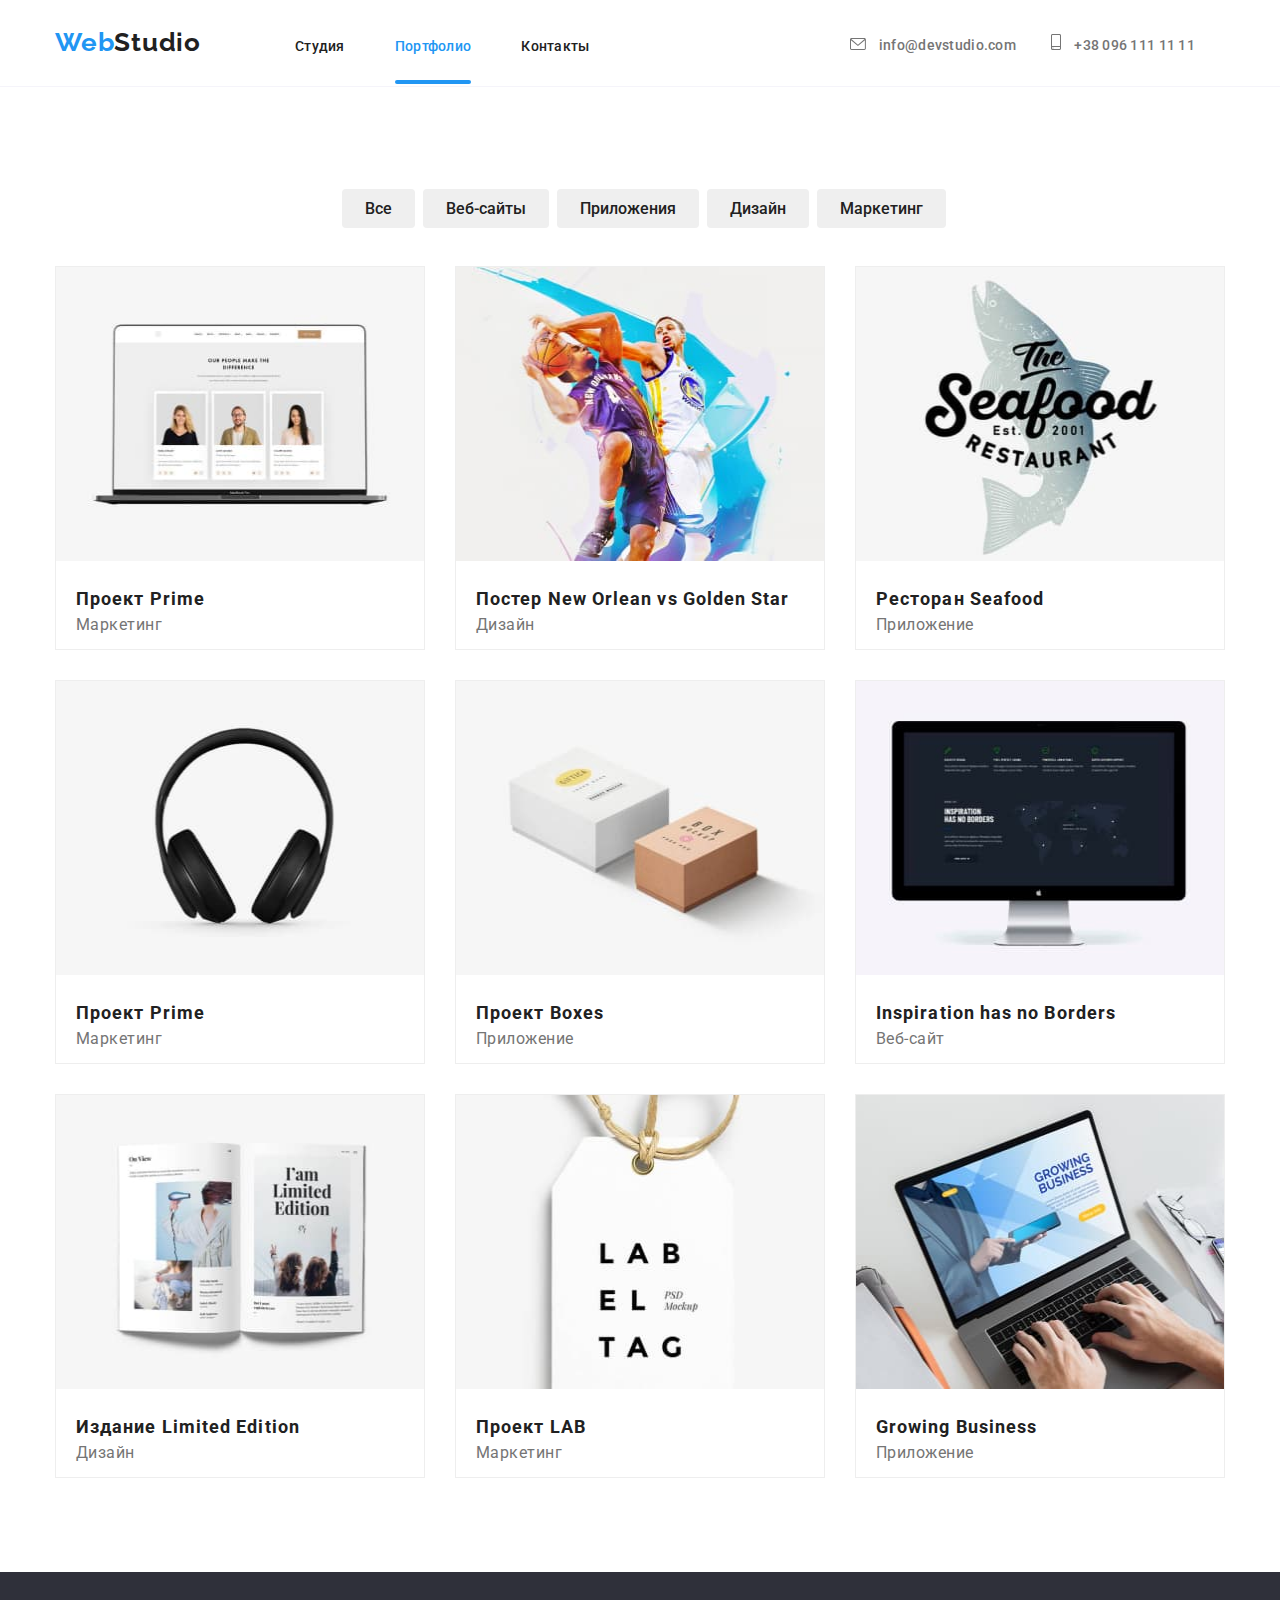
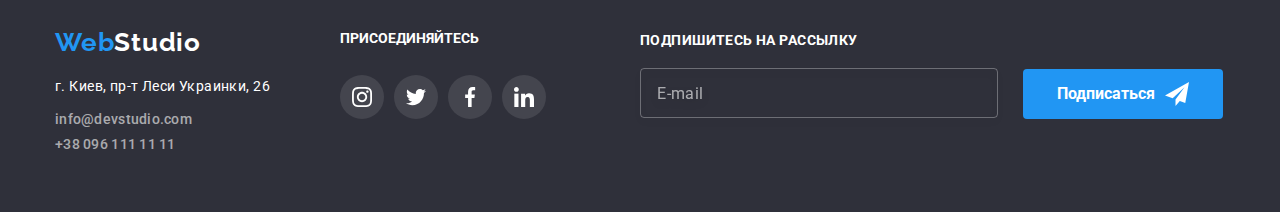
==== portfolio.html @ 1f1174bf "testy" ====
<!DOCTYPE html>
<html lang="ru">
  <head>
    <meta charset="UTF-8" />
    <meta name="viewport" content="width=device-width, initial-scale=1.0" />
    <title>Document</title>
    <link
      rel="stylesheet"
      href="https://cdnjs.cloudflare.com/ajax/libs/modern-normalize/1.0.0/modern-normalize.min.css"
      integrity="sha512-ISS7cAi1PEhQ8jnbJpJZMd29NlhNj4AWYyLOSp2CE/CsHxTCu+r+t0D2yoJudVrd0/8fTVPUVDzY5Tvli75u/g=="
      crossorigin="anonymous"
    />
    <link rel="preconnect" href="https://fonts.gstatic.com" />
    <link rel="preconnect" href="https://fonts.gstatic.com" />
    <link
      href="https://fonts.googleapis.com/css2?family=Raleway:wght@700&family=Roboto:wght@400;500;700;900&display=swap"
      rel="stylesheet"
    />
    <link rel="preconnect" href="https://fonts.gstatic.com" />
    <link
      href="https://fonts.googleapis.com/css2?family=Raleway:wght@700&display=swap"
      rel="stylesheet"
    />
    <link rel="stylesheet" href="./css/main.min.css" />
  </head>
  <body class="body">
    <!-- Header -->
    <header class="header">
      <div class="container">
        <nav class="nav">
          <a href="./index.html" class="logo">
            <span class="logo-accent">Web</span>Studio</a
          >
          <ul class="site-nav">
            <li class="site-list-item">
              <a href="./index.html" class="site-nav-link">Студия</a>
            </li>
            <li class="site-list-item">
              <a href="./portfolio.html" class="site-nav-link current"
                >Портфолио</a
              >
            </li>
            <li class="site-list-item">
              <a href="" class="site-nav-link">Контакты</a>
            </li>
          </ul>
        </nav>

        <address class="address">
          <a href="mailto:info@devstudio.com" class="address-mail">
            <svg class="adress-icon" width="16" height="12">
              <use href="./image/sprite.svg#envelope"></use>
            </svg>
            info@devstudio.com</a
          >
          <a href="tel:+380961111111" class="address-tel">
            <svg class="adress-icon" width="10" height="16">
              <use href="./image/sprite.svg#smartphone"></use>
            </svg>
            +38 096 111 11 11</a
          >
        </address>
      </div>
    </header>

    <!-- Main -->
    <main>
      <section class="section-portfolio">
        <div class="container">
          <ul class="button-nav">
            <li class="btn-title">
              <button type="button" class="button-porfolio">Все</button>
            </li>
            <li class="btn-title">
              <button type="button" class="button-porfolio">Веб-сайты</button>
            </li>
            <li class="btn-title">
              <button type="button" class="button-porfolio">Приложения</button>
            </li>
            <li class="btn-title">
              <button type="button" class="button-porfolio">Дизайн</button>
            </li>
            <li class="btn-title">
              <button type="button" class="button-porfolio">Маркетинг</button>
            </li>
          </ul>

          <h1 class="visually-hidden">Портфолио</h1>
          <h2 class="visually-hidden">Примеры работ</h2>
          <div class="container-porfolio">
            <ul class="proect-items">
              <li class="proect-list">
                <a href="" class="porfolio-link">
                  <div class="portfolio-thumb">
                    <img
                      src="./image/portfolio/img.jpg"
                      alt="Ноутбук с дизайном сайта"
                      width="370"
                      height="294"
                      class="img-porfolio"
                    />
                    <div class="product-actions">
                      <p class="product-text">
                        Технокряк это современная площадка распространения
                        коронавируса. Компании используют эту платформу для
                        цифрового шпионажа и атак на защищённые сервера
                        конкурентов.
                      </p>
                    </div>
                  </div>
                  <div class="card-content">
                    <h3 class="portfolio-heading">Проект Prime</h3>
                    <p class="portfolio-text">Маркетинг</p>
                  </div>
                </a>
              </li>
              <li class="proect-list">
                <a href="" class="porfolio-link">
                  <div class="portfolio-thumb">
                    <img
                      src="./image/portfolio/img-1.jpg"
                      alt="Постер New Orlean vs Golden Star"
                      width="370"
                      height="294"
                      class="img-porfolio"
                    />
                    <div class="product-actions">
                      <p class="product-text">
                        Технокряк это современная площадка распространения
                        коронавируса. Компании используют эту платформу для
                        цифрового шпионажа и атак на защищённые сервера
                        конкурентов.
                      </p>
                    </div>
                  </div>
                  <div class="card-content">
                    <h3 class="portfolio-heading">
                      Постер New Orlean vs Golden Star
                    </h3>
                    <p class="portfolio-text">Дизайн</p>
                  </div>
                </a>
              </li>
              <li class="proect-list">
                <a href="" class="porfolio-link">
                  <div class="portfolio-thumb">
                    <img
                      src="./image/portfolio/img-2.jpg"
                      alt="Логотип ресторана"
                      width="370"
                      height="294"
                      class="img-porfolio"
                    />
                    <div class="product-actions">
                      <p class="product-text">
                        Технокряк это современная площадка распространения
                        коронавируса. Компании используют эту платформу для
                        цифрового шпионажа и атак на защищённые сервера
                        конкурентов.
                      </p>
                    </div>
                  </div>
                  <div class="card-content">
                    <h3 class="portfolio-heading">Ресторан Seafood</h3>
                    <p class="portfolio-text">Приложение</p>
                  </div>
                </a>
              </li>
              <li class="proect-list">
                <a href="" class="porfolio-link">
                  <div class="portfolio-thumb">
                    <img
                      src="./image/portfolio/img-3.jpg"
                      alt="Наушники"
                      width="370"
                      height="294"
                      class="img-porfolio"
                    />
                    <div class="product-actions">
                      <p class="product-text">
                        Технокряк это современная площадка распространения
                        коронавируса. Компании используют эту платформу для
                        цифрового шпионажа и атак на защищённые сервера
                        конкурентов.
                      </p>
                    </div>
                  </div>
                  <div class="card-content">
                    <h3 class="portfolio-heading">Проект Prime</h3>
                    <p class="portfolio-text">Маркетинг</p>
                  </div>
                </a>
              </li>
              <li class="proect-list">
                <a href="" class="porfolio-link">
                  <div class="portfolio-thumb">
                    <img
                      src="./image/portfolio/img-4.jpg"
                      alt="Коробки для упаковки"
                      width="370"
                      height="294"
                      class="img-porfolio"
                    />
                    <div class="product-actions">
                      <p class="product-text">
                        Технокряк это современная площадка распространения
                        коронавируса. Компании используют эту платформу для
                        цифрового шпионажа и атак на защищённые сервера
                        конкурентов.
                      </p>
                    </div>
                  </div>

                  <div class="card-content">
                    <h3 class="portfolio-heading">Проект Boxes</h3>
                    <p class="portfolio-text">Приложение</p>
                  </div>
                </a>
              </li>
              <li class="proect-list">
                <a href="" class="porfolio-link">
                  <div class="portfolio-thumb">
                    <img
                      src="./image/portfolio/img-5.jpg"
                      alt="Компьютер с примером веб-сайта"
                      width="370"
                      height="294"
                      class="img-porfolio"
                    />
                    <div class="product-actions">
                      <p class="product-text">
                        Технокряк это современная площадка распространения
                        коронавируса. Компании используют эту платформу для
                        цифрового шпионажа и атак на защищённые сервера
                        конкурентов.
                      </p>
                    </div>
                  </div>
                  <div class="card-content">
                    <h3 class="portfolio-heading">
                      Inspiration has no Borders
                    </h3>
                    <p class="portfolio-text">Веб-сайт</p>
                  </div>
                </a>
              </li>
              <li class="proect-list">
                <a href="" class="porfolio-link">
                  <div class="portfolio-thumb">
                    <img
                      src="./image/portfolio/img-6.jpg"
                      alt="Книга"
                      width="370"
                      height="294"
                      class="img-porfolio"
                    />
                    <div class="product-actions">
                      <p class="product-text">
                        Технокряк это современная площадка распространения
                        коронавируса. Компании используют эту платформу для
                        цифрового шпионажа и атак на защищённые сервера
                        конкурентов.
                      </p>
                    </div>
                  </div>

                  <div class="card-content">
                    <h3 class="portfolio-heading">Издание Limited Edition</h3>
                    <p class="portfolio-text">Дизайн</p>
                  </div>
                </a>
              </li>
              <li class="proect-list">
                <a href="" class="porfolio-link">
                  <div class="portfolio-thumb">
                    <img
                      src="./image/portfolio/img-7.jpg"
                      alt="Проект Лаб"
                      width="370"
                      height="294"
                      class="img-porfolio"
                    />
                    <div class="product-actions">
                      <p class="product-text">
                        Технокряк это современная площадка распространения
                        коронавируса. Компании используют эту платформу для
                        цифрового шпионажа и атак на защищённые сервера
                        конкурентов.
                      </p>
                    </div>
                  </div>

                  <div class="card-content">
                    <h3 class="portfolio-heading">Проект LAB</h3>
                    <p class="portfolio-text">Маркетинг</p>
                  </div>
                </a>
              </li>
              <li class="proect-list">
                <a href="" class="porfolio-link">
                  <div class="portfolio-thumb">
                    <img
                      src="./image/portfolio/img-8.jpg"
                      alt="Ноутбук с примером приложения"
                      width="370"
                      height="294"
                      class="img-porfolio"
                    />
                    <div class="product-actions">
                      <p class="product-text">
                        Технокряк это современная площадка распространения
                        коронавируса. Компании используют эту платформу для
                        цифрового шпионажа и атак на защищённые сервера
                        конкурентов.
                      </p>
                    </div>
                  </div>

                  <div class="card-content">
                    <h3 class="portfolio-heading">Growing Business</h3>
                    <p class="portfolio-text">Приложение</p>
                  </div>
                </a>
              </li>
            </ul>
          </div>
        </div>
      </section>
    </main>

    <!-- Footer -->

    <footer class="section footer">
      <div class="container footer">
        <div class="container-footer-info">
          <a href="./index.html" class="logo">
            <span class="logo-accent">Web</span>Studio</a
          >
          <address class="footer addres">
            <a
              class="addres-geo"
              href="https://goo.gl/maps/Ztg2FWvti8LL4upH8"
              target="_blank"
              class="addres-geo"
              >г. Киев, пр-т Леси Украинки, 26</a
            >
          </address>
          <address class="address-contacts">
            <a href="mailto:info@devstudio.com" class="address-mail footer"
              >info@devstudio.com</a
            >
            <a href="tel:+380961111111" class="address-tel footer"
              >+38 096 111 11 11</a
            >
          </address>
        </div>
        <div class="container-footer-social">
          <h3 class="footer section-aside-subtitle">присоединяйтесь</h3>
          <ul class="footer-social-link">
            <li class="social-link-title">
              <a
                class="social-link"
                href="http://instagram.com/"
                target="_blank"
                rel="noreferrer noopener"
                aria-label="Share to Instagram"
              >
                <svg class="social-icon" width="20" height="20">
                  <use href="./image/sprite.svg#instagram"></use>
                </svg>
              </a>
            </li>
            <li class="social-link-title">
              <a
                class="social-link"
                href="https://twitter.com/"
                target="_blank"
                rel="noreferrer noopener"
                aria-label="Share to Twitter"
              >
                <svg class="social-icon" width="20" height="20">
                  <use href="./image/sprite.svg#twitter"></use>
                </svg>
              </a>
            </li>
            <li class="social-link-title">
              <a
                class="social-link"
                href="https://www.facebook.com/"
                target="_blank"
                rel="noreferrer noopener"
                aria-label="Share to Facebook"
              >
                <svg class="social-icon" width="20" height="20">
                  <use href="./image/sprite.svg#facebook"></use>
                </svg>
              </a>
            </li>
            <li class="social-link-title">
              <a
                class="social-link"
                href="https://www.linkedin.com/"
                target="_blank"
                rel="noreferrer noopener"
                aria-label="Share to Linkedin"
              >
                <svg class="social-icon" width="20" height="20">
                  <use href="./image/sprite.svg#linkedin"></use>
                </svg>
              </a>
            </li>
          </ul>
        </div>
        <div class="container-footer-form">
          <form class="footer-form">
            <p class="subscription-title">Подпишитесь на рассылку</p>
            <input
              type="email"
              name="email"
              id="email"
              class="form-email"
              placeholder="E-mail"
            />
            <a
              class="btn-subscription-link"
              href="https://web.telegram.org/"
              target="_blank"
              rel="noreferrer noopener"
              aria-label="Telegram"
            >
              Подписаться<svg class="subscription-icon" width="24" height="24">
                <use href="./image/sprite.svg#telegram-icon"></use>
              </svg>
            </a>
          </form>
        </div>
      </div>
    </footer>
  </body>
</html>
---- css/main.min.css ----
.visually-hidden{position:absolute !important;clip:rect(1px 1px 1px 1px);clip:rect(1px, 1px, 1px, 1px);padding:0 !important;border:0 !important;height:1px !important;width:1px !important;overflow:hidden}body{font-family:Roboto;font-size:20px;background-color:#FFFF;color:#212121}*,*::before,*::after{-webkit-box-sizing:inherit;box-sizing:inherit}html,body,div,span,applet,object,iframe,h1,h2,h3,h4,h5,h6,p,blockquote,pre,a,abbr,acronym,address,big,cite,code,del,dfn,em,img,ins,kbd,q,s,samp,small,strike,strong,sub,sup,tt,var,b,u,i,center,dl,dt,dd,ol,ul,li,fieldset,form,label,legend,table,caption,tbody,tfoot,thead,tr,th,td,article,aside,canvas,details,embed,figure,figcaption,footer,header,hgroup,menu,nav,output,ruby,section,summary,time,mark,audio,video{margin:0;padding:0;border:0;font-size:100%;font:inherit;vertical-align:baseline}article,aside,details,figcaption,figure,footer,header,hgroup,menu,nav,section{display:block}body{line-height:1}ol,ul{list-style:none}blockquote,q{quotes:none}blockquote:before,blockquote:after,q:before,q:after{content:'';content:none}table{border-collapse:collapse;border-spacing:0}/*! normalize.css v8.0.1 | MIT License | github.com/necolas/normalize.css */html{line-height:1.15;-webkit-text-size-adjust:100%;-webkit-box-sizing:border-box;box-sizing:border-box}body{margin:0}main{display:block}h1{font-size:2em;margin:0.67em 0}hr{-webkit-box-sizing:content-box;box-sizing:content-box;height:0;overflow:visible}pre{font-family:monospace, monospace;font-size:1em}a{background-color:transparent}abbr[title]{border-bottom:none;text-decoration:underline;-webkit-text-decoration:underline dotted;text-decoration:underline dotted}b,strong{font-weight:bolder}code,kbd,samp{font-family:monospace, monospace;font-size:1em}small{font-size:80%}sub,sup{font-size:75%;line-height:0;position:relative;vertical-align:baseline}sub{bottom:-0.25em}sup{top:-0.5em}img{border-style:none}button,input,optgroup,select,textarea{font-family:inherit;font-size:100%;line-height:1.15;margin:0}button,input{overflow:visible}button,select{text-transform:none}button,[type="button"],[type="reset"],[type="submit"]{-webkit-appearance:button}button::-moz-focus-inner,[type="button"]::-moz-focus-inner,[type="reset"]::-moz-focus-inner,[type="submit"]::-moz-focus-inner{border-style:none;padding:0}button:-moz-focusring,[type="button"]:-moz-focusring,[type="reset"]:-moz-focusring,[type="submit"]:-moz-focusring{outline:1px dotted ButtonText}fieldset{padding:0.35em 0.75em 0.625em}legend{-webkit-box-sizing:border-box;box-sizing:border-box;color:inherit;display:table;max-width:100%;padding:0;white-space:normal}progress{vertical-align:baseline}textarea{overflow:auto}[type="checkbox"],[type="radio"]{-webkit-box-sizing:border-box;box-sizing:border-box;padding:0}[type="number"]::-webkit-inner-spin-button,[type="number"]::-webkit-outer-spin-button{height:auto}[type="search"]{-webkit-appearance:textfield;outline-offset:-2px}[type="search"]::-webkit-search-decoration{-webkit-appearance:none}::-webkit-file-upload-button{-webkit-appearance:button;font:inherit}details{display:block}summary{display:list-item}template{display:none}[hidden]{display:none}.body{font-family:Roboto;font-size:20px;background-color:#FFFF;color:#212121}a{text-decoration:none}ul{list-style:none;padding:0;margin:0}img{display:block;max-width:100%}.container{width:1200px;padding-left:15px;padding-right:15px;margin:0 auto}.button-nav{display:-webkit-box;display:-ms-flexbox;display:flex;-webkit-box-pack:center;-ms-flex-pack:center;justify-content:center}.btn-title{margin-right:-8px}.container.btn-title:last-child{margin-right:0}.btn-primary{color:#F5F4FA;background-color:#2196F3;-webkit-box-shadow:0px 4px 4px rgba(0,0,0,0.15);box-shadow:0px 4px 4px rgba(0,0,0,0.15);font-style:normal;text-align:center;font-size:16px;font-weight:700;letter-spacing:0.06em;line-height:1.875;display:inline-block;height:50px;padding:10px 32px;border-radius:4px;border:inherit}.button-porfolio{color:#212121;display:inline-block;font-style:normal;font-weight:500;font-size:16px;text-align:center;line-height:1.6;border:inherit;border-radius:4px;padding:6px 22px;margin:8px;border:1px solid transparent;cursor:pointer}.container-porfolio-btn{margin-left:-8px;margin-right:-8px;margin-top:0px;margin-bottom:34px}.button-porfolio:hover,.button-porfolio:focus{background-color:#2196F3;color:#F5F4FA;-webkit-box-shadow:0px 3px 1px rgba(0,0,0,0.1),0px 1px 2px rgba(0,0,0,0.08),0px 2px 2px rgba(0,0,0,0.12);box-shadow:0px 3px 1px rgba(0,0,0,0.1),0px 1px 2px rgba(0,0,0,0.08),0px 2px 2px rgba(0,0,0,0.12);-webkit-transition:background-color 250ms cubic-bezier(0.4, 0, 0.2, 1),color 250ms cubic-bezier(0.4, 0, 0.2, 1),-webkit-box-shadow 250ms cubic-bezier(0.4, 0, 0.2, 1);transition:background-color 250ms cubic-bezier(0.4, 0, 0.2, 1),color 250ms cubic-bezier(0.4, 0, 0.2, 1),-webkit-box-shadow 250ms cubic-bezier(0.4, 0, 0.2, 1);transition:background-color 250ms cubic-bezier(0.4, 0, 0.2, 1),color 250ms cubic-bezier(0.4, 0, 0.2, 1),box-shadow 250ms cubic-bezier(0.4, 0, 0.2, 1);transition:background-color 250ms cubic-bezier(0.4, 0, 0.2, 1),color 250ms cubic-bezier(0.4, 0, 0.2, 1),box-shadow 250ms cubic-bezier(0.4, 0, 0.2, 1),-webkit-box-shadow 250ms cubic-bezier(0.4, 0, 0.2, 1)}.btn-close{position:absolute;top:8px;right:8px;width:30px;height:30px;display:-webkit-box;display:-ms-flexbox;display:flex;-webkit-box-pack:center;-ms-flex-pack:center;justify-content:center;-webkit-box-align:center;-ms-flex-align:center;align-items:center;border-radius:50%;background-color:#FFFF;border:1px solid rgba(0,0,0,0.1);cursor:pointer;outline:none}.btn-close-icon{fill:#000000}.btn-close:hover .btn-close-icon,.btn-close:focus .btn-close-icon{fill:#2196F3;-webkit-transition:fill cubic-bezier(0.4, 0, 0.2, 1) 250ms;transition:fill cubic-bezier(0.4, 0, 0.2, 1) 250ms}.btn-submit{width:200px;height:50px;margin:0;color:#FFFF;background:#2196F3;outline:none;border-radius:4px;border:inherit;font-family:Roboto;font-style:normal;font-weight:bold;font-size:16px;line-height:30px;margin-left:auto;margin-right:auto;cursor:pointer}.btn-submit:hover,.btn-submit:focus{-webkit-box-shadow:0px 4px 4px rgba(0,0,0,0.15);box-shadow:0px 4px 4px rgba(0,0,0,0.15);-webkit-transition:-webkit-box-shadow 250ms cubic-bezier(0.4, 0, 0.2, 1);transition:-webkit-box-shadow 250ms cubic-bezier(0.4, 0, 0.2, 1);transition:box-shadow 250ms cubic-bezier(0.4, 0, 0.2, 1);transition:box-shadow 250ms cubic-bezier(0.4, 0, 0.2, 1), -webkit-box-shadow 250ms cubic-bezier(0.4, 0, 0.2, 1)}.section-portfolio,.section{padding-top:94px;padding-bottom:94px;margin-bottom:0px;margin-top:0px}.logo{color:#212121;font-family:Raleway;font-size:26px;font-weight:700;font-style:normal;line-height:.838;letter-spacing:0.03em;padding-bottom:32px}.logo-accent{color:#2196F3}.container.footer .logo{color:#FFFF}.header .address{margin-left:auto;margin-right:30px}.nav{display:-webkit-box;display:-ms-flexbox;display:flex;-webkit-box-align:center;-ms-flex-align:center;align-items:center}.site-nav{display:-webkit-box;display:-ms-flexbox;display:flex;-webkit-box-align:center;-ms-flex-align:center;align-items:center}.header .logo{margin-right:94px}.site-list-item:not(:last-child){margin-right:50px}.section-aside-list:not(:last-child){margin-right:30px}.adress-icon{fill:#757575;margin-right:10px}.address-tel:hover .adress-icon,.address-tel:focus .adress-icon,.address-mail:hover .adress-icon,.address-mail:focus .adress-icon{fill:#2196F3}.address-mail,.address-tel{display:inline-block;padding-bottom:32px;font-family:Roboto;font-style:normal;font-weight:500;font-size:14px;line-height:16px;letter-spacing:0.02em;color:#757575}.site-nav-link{display:inline-block;padding-bottom:32px;margin:0;color:#212121;font-size:14px;font-weight:500;font-style:normal;line-height:.875;letter-spacing:0.02em}.address-mail+.address-tel{margin-left:30px}.site-nav-link:focus{color:#2196F3;-webkit-transition:color 250ms cubic-bezier(0.4, 0, 0.2, 1);transition:color 250ms cubic-bezier(0.4, 0, 0.2, 1)}.site-nav-link:hover{color:#2196F3;-webkit-transition:color 250ms cubic-bezier(0.4, 0, 0.2, 1);transition:color 250ms cubic-bezier(0.4, 0, 0.2, 1)}.address-mail:focus{color:#2196F3;-webkit-transition:color 250ms cubic-bezier(0.4, 0, 0.2, 1);transition:color 250ms cubic-bezier(0.4, 0, 0.2, 1)}.address-mail:hover{color:#2196F3;-webkit-transition:color 250ms cubic-bezier(0.4, 0, 0.2, 1);transition:color 250ms cubic-bezier(0.4, 0, 0.2, 1)}.address-tel:focus{color:#2196F3;-webkit-transition:color 250ms cubic-bezier(0.4, 0, 0.2, 1);transition:color 250ms cubic-bezier(0.4, 0, 0.2, 1)}.address-tel:hover{color:#2196F3;-webkit-transition:color 250ms cubic-bezier(0.4, 0, 0.2, 1);transition:color 250ms cubic-bezier(0.4, 0, 0.2, 1)}.site-nav .site-nav-link.current{position:relative;color:#2196F3}.site-nav-link.current::after{position:absolute;content:'';display:block;width:100%;height:4px;margin:0;left:0;bottom:0;border-radius:2px;background-color:#2196F3}.icon-antenna::before{background-image:url(../image/aside/antenna1.svg);background-size:70px}.icon-clock::before{background-image:url(../image/aside/clock1.svg);background-size:70px}.icon-diagram::before{background-image:url(../image/aside/diagram1.svg);background-size:70px}.icon-astronaut::before{background-image:url(../image/aside/astronaut1.svg);background-size:70px}.comands-link-item{width:44px;height:44px;display:-webkit-box;display:-ms-flexbox;display:flex;border-radius:50%;border:1px solid #ffff;-webkit-box-pack:center;-ms-flex-pack:center;justify-content:center;-webkit-box-align:center;-ms-flex-align:center;align-items:center}.items-link:not(:last-child){margin-right:10px}.comands-link-item:focus{background-color:#2196F3;-webkit-transition:background-color cubic-bezier(0.4, 0, 0.2, 1) 250ms;transition:background-color cubic-bezier(0.4, 0, 0.2, 1) 250ms}.comands-link-item:hover{background-color:#2196F3;-webkit-transition:background-color cubic-bezier(0.4, 0, 0.2, 1) 250ms;transition:background-color cubic-bezier(0.4, 0, 0.2, 1) 250ms}.comands-link-item:focus .command-social-icon,.comands-link-item:hover .command-social-icon{fill:#FFFF;-webkit-transition:fill cubic-bezier(0.4, 0, 0.2, 1) 250ms;transition:fill cubic-bezier(0.4, 0, 0.2, 1) 250ms}.command-social-icon{fill:#AFB1B8}.container-footer-form{margin-top:0px;margin-left:94px}.subscription-title{margin-top:0;margin-bottom:20px;font-family:Roboto;font-style:normal;font-weight:bold;font-size:14px;line-height:16px;letter-spacing:0.03em;text-transform:uppercase;color:#FFFFFF}.form-email{width:358px;height:50px;border:1px solid rgba(255,255,255,0.3);-webkit-box-sizing:border-box;box-sizing:border-box;-webkit-filter:drop-shadow(0px 4px 4px rgba(0,0,0,0.15));filter:drop-shadow(0px 4px 4px rgba(0,0,0,0.15));border-radius:4px;background-color:transparent;padding-top:15px;padding-bottom:15px;padding-left:16px;font-size:16px;line-height:20px;color:rgba(255,255,255,0.6);outline:none}.form-email::-webkit-input-placeholder{font-size:16px;line-height:20px;color:rgba(255,255,255,0.6)}.form-email:-ms-input-placeholder{font-size:16px;line-height:20px;color:rgba(255,255,255,0.6)}.form-email::-ms-input-placeholder{font-size:16px;line-height:20px;color:rgba(255,255,255,0.6)}.form-email::placeholder{font-size:16px;line-height:20px;color:rgba(255,255,255,0.6)}.btn-subscription-link{display:-webkit-inline-box;display:-ms-inline-flexbox;display:inline-flex;-ms-flex-line-pack:center;align-content:center;width:200px;height:50px;margin-left:20px;background:#2196F3;border-radius:4px;border:inherit;font-family:Roboto;font-style:normal;font-weight:bold;font-size:16px;line-height:30px;color:#FFFF;-webkit-box-pack:center;-ms-flex-pack:center;justify-content:center;-webkit-box-align:center;-ms-flex-align:center;align-items:center}.subscription-icon{fill:#FFFF;margin-left:10px}.form-email::-webkit-input-placeholder{font-family:Roboto;font-style:normal;font-weight:normal;font-size:16px;line-height:20px;letter-spacing:0.03em}.form-email:-ms-input-placeholder{font-family:Roboto;font-style:normal;font-weight:normal;font-size:16px;line-height:20px;letter-spacing:0.03em}.form-email::-ms-input-placeholder{font-family:Roboto;font-style:normal;font-weight:normal;font-size:16px;line-height:20px;letter-spacing:0.03em}.form-email::placeholder{font-family:Roboto;font-style:normal;font-weight:normal;font-size:16px;line-height:20px;letter-spacing:0.03em}.backdrop{position:fixed;top:0;left:0;width:100%;height:100%;z-index:100;background-color:rgba(0,0,0,0.5);opacity:1;-webkit-transition:opacity 250ms cubic-bezier(0.4, 0, 0.2, 1);transition:opacity 250ms cubic-bezier(0.4, 0, 0.2, 1)}.backdrop.is-hidden{opacity:0;pointer-events:none;-webkit-transition:opacity 250ms cubic-bezier(0.4, 0, 0.2, 1);transition:opacity 250ms cubic-bezier(0.4, 0, 0.2, 1)}.modal{position:absolute;top:50%;left:50%;-webkit-transform:translate(-50%, -50%);transform:translate(-50%, -50%);min-height:300px;min-width:300px;background-color:#fff;padding:40px}.form{display:-webkit-box;display:-ms-flexbox;display:flex;-webkit-box-orient:vertical;-webkit-box-direction:normal;-ms-flex-direction:column;flex-direction:column}.field-label{display:-webkit-box;display:-ms-flexbox;display:flex;margin-left:0px;margin-right:auto;margin-bottom:4px;font-family:Roboto;font-style:normal;font-weight:normal;font-size:12px;line-height:14px;letter-spacing:0.01em;color:#757575}.field-input{border:1px solid rgba(33,33,33,0.2);border-radius:4px;padding-left:42px;-webkit-box-sizing:border-box;box-sizing:border-box;font-size:14px;width:100%;height:40px}.form-field:not(:last-child){margin-bottom:10px}.wrapper-form-filed{position:relative;display:block}.form-icon{position:absolute;top:50%;left:12px;-webkit-transform:translateY(-50%);transform:translateY(-50%);display:block}.field-input:focus+.form-icon{fill:#2196F3;-webkit-transition:color cubic-bezier(0.4, 0, 0.2, 1) 250ms;transition:color cubic-bezier(0.4, 0, 0.2, 1) 250ms}.modal-form-message{padding:12px 16px;width:100%;height:120px;border:1px solid rgba(33,33,33,0.2);border-radius:4px;font-size:14px;resize:none;outline:none}.modal-form-message::-webkit-input-placeholder{color:rgba(117,117,117,0.5);font-family:Roboto;font-style:normal;font-weight:normal;font-size:12px;line-height:14px;letter-spacing:0.01em;font-family:Roboto;font-style:normal;font-weight:normal;font-size:14px;line-height:16px;letter-spacing:0.01em}.modal-form-message:-ms-input-placeholder{color:rgba(117,117,117,0.5);font-family:Roboto;font-style:normal;font-weight:normal;font-size:12px;line-height:14px;letter-spacing:0.01em;font-family:Roboto;font-style:normal;font-weight:normal;font-size:14px;line-height:16px;letter-spacing:0.01em}.modal-form-message::-ms-input-placeholder{color:rgba(117,117,117,0.5);font-family:Roboto;font-style:normal;font-weight:normal;font-size:12px;line-height:14px;letter-spacing:0.01em;font-family:Roboto;font-style:normal;font-weight:normal;font-size:14px;line-height:16px;letter-spacing:0.01em}.modal-form-message::placeholder{color:rgba(117,117,117,0.5);font-family:Roboto;font-style:normal;font-weight:normal;font-size:12px;line-height:14px;letter-spacing:0.01em;font-family:Roboto;font-style:normal;font-weight:normal;font-size:14px;line-height:16px;letter-spacing:0.01em}.field-input:focus{outline:none;border:1px solid #2196F3;-webkit-transition:border cubic-bezier(0.4, 0, 0.2, 1) 250ms;transition:border cubic-bezier(0.4, 0, 0.2, 1) 250ms}.modal-form-message:focus{outline:none;border:1px solid #2196F3;-webkit-transition:border cubic-bezier(0.4, 0, 0.2, 1) 250ms;transition:border cubic-bezier(0.4, 0, 0.2, 1) 250ms}.field-label-policy{font-family:Roboto;font-style:normal;font-weight:normal;font-size:14px;line-height:24px;letter-spacing:0.03em;color:#757575}.field-label-policy::before{content:" ";display:inline-block;width:16px;height:15px;border:1px solid #212121;border-radius:2px;margin-right:7px}.form-field-policy{margin-top:20px;margin-bottom:30px}.input-policy:checked+.field-label-policy::before{border:1px solid #2196F3;background-color:#2196F3;background-repeat:no-repeat;background-image:url("../image/cheked-icon.svg");-webkit-transition:#2196F3 cubic-bezier(0.4, 0, 0.2, 1) 250ms,background-image cubic-bezier(0.4, 0, 0.2, 1) 250ms;transition:#2196F3 cubic-bezier(0.4, 0, 0.2, 1) 250ms,background-image cubic-bezier(0.4, 0, 0.2, 1) 250ms}.contract{font-family:Roboto;font-style:normal;font-weight:normal;font-size:14px;line-height:24px;letter-spacing:0.03em;text-decoration:underline;color:#2196F3}.modal p{margin-top:0;margin-bottom:12px;font-family:Roboto;font-style:normal;font-weight:bold;font-size:20px;line-height:23px;text-align:center;letter-spacing:0.03em}.form-field.box{margin-top:20px;margin-bottom:30px}.field-label.policy{font-family:Roboto;font-style:normal;font-weight:normal;font-size:14px;line-height:24px;letter-spacing:0.03em}.btn-submit{width:200px;height:50px;margin:0;color:#FFFF;background:#2196F3;outline:none;border-radius:4px;border:inherit;font-family:Roboto;font-style:normal;font-weight:bold;font-size:16px;line-height:30px;margin-left:auto;margin-right:auto;cursor:pointer}.btn-submit:hover,.btn-submit:focus{-webkit-box-shadow:0px 4px 4px rgba(0,0,0,0.15);box-shadow:0px 4px 4px rgba(0,0,0,0.15);-webkit-transition:-webkit-box-shadow 250ms cubic-bezier(0.4, 0, 0.2, 1);transition:-webkit-box-shadow 250ms cubic-bezier(0.4, 0, 0.2, 1);transition:box-shadow 250ms cubic-bezier(0.4, 0, 0.2, 1);transition:box-shadow 250ms cubic-bezier(0.4, 0, 0.2, 1), -webkit-box-shadow 250ms cubic-bezier(0.4, 0, 0.2, 1)}.header{padding-top:32px;padding-bottom:0;border-bottom:1px solid #F5F4FA}.heder{display:-webkit-box;display:-ms-flexbox;display:flex;-webkit-box-align:center;-ms-flex-align:center;align-items:center;-webkit-box-pack:justify;-ms-flex-pack:justify;justify-content:space-between}.header .container{display:-webkit-box;display:-ms-flexbox;display:flex;-webkit-box-align:center;-ms-flex-align:center;align-items:center;width:1200px;margin:0 auto}.header .address{margin-left:auto;margin-right:30px}.hero{padding-top:200px;padding-bottom:200px;max-width:1600px;min-height:600px;text-align:center;margin-left:auto;margin-right:auto;background-color:#000000;background-image:-webkit-gradient(linear, left top, right top, from(rgba(47,48,58,0.4)), to(rgba(47,48,58,0.4))),url(../image/hero-img/header-img.jpg);background-image:linear-gradient(to right, rgba(47,48,58,0.4), rgba(47,48,58,0.4)),url(../image/hero-img/header-img.jpg);background-size:cover;background-repeat:no-repeat;background-position:center}.section-title-hero{font-size:44px;font-weight:900;font-style:normal;text-transform:uppercase;text-align:center;line-height:60px;letter-spacing:0.06em;margin-top:0px;margin-bottom:30px;color:#F5F4FA}.section-aside-subtitle{padding-top:30px;font-size:14px;font-weight:700;font-style:normal;color:#212121;line-height:.875;text-transform:uppercase;margin-top:0px;margin-bottom:10px}.section-aside-subtitle-text{font-size:14px;font-weight:400;font-style:normal;color:#757575;line-height:24px;margin-top:0px}.container-aside{margin-left:auto;margin-right:auto}.section-aside{padding:0;margin:0;display:-webkit-box;display:-ms-flexbox;display:flex;-webkit-box-pack:justify;-ms-flex-pack:justify;justify-content:space-between}.aside-img-thumb{position:relative;display:-webkit-box;display:-ms-flexbox;display:flex;-webkit-box-pack:center;-ms-flex-pack:center;justify-content:center;-webkit-box-align:center;-ms-flex-align:center;align-items:center}.aside-img-text-thumb{position:absolute;width:100%;height:70px;padding-top:27px;bottom:0;left:0;background-color:rgba(47,48,58,0.8);cursor:pointer}.aside-img-text{margin:0;font-family:Roboto;font-style:normal;font-weight:bold;font-size:14px;line-height:16px;text-align:center;letter-spacing:0.03em;text-transform:uppercase;color:#FFFF}.section-aside .section-aside-list{display:-webkit-box;display:-ms-flexbox;display:flex;-webkit-box-flex:wrap;-ms-flex:wrap;flex:wrap;width:270px}.section-aside-list:not(:last-child){margin-right:30px}.examples{display:-webkit-box;display:-ms-flexbox;display:flex}.examples-work{display:-webkit-box;display:-ms-flexbox;display:flex;margin-top:0px;margin-bottom:0px;margin-left:auto;margin-right:auto}.examples-work:not(:last-child){margin-right:30px}.section-aside-list::before{content:"";display:block;height:120px;width:270px;background-repeat:no-repeat;background-color:#F5F4FA;background-position:center}.section-aside .section-aside-list{width:270px;-ms-flex-wrap:wrap;flex-wrap:wrap}.section.command{padding-top:94px;padding-bottom:94px;background-color:#F5F4FA}.command-title{display:-webkit-box;display:-ms-flexbox;display:flex;margin-top:0px;margin-bottom:0px}.command-title-list{background-color:#FFFF;-webkit-box-shadow:0px 1px 3px rgba(0,0,0,0.12),0px 1px 1px rgba(0,0,0,0.14),0px 2px 1px rgba(0,0,0,0.2);box-shadow:0px 1px 3px rgba(0,0,0,0.12),0px 1px 1px rgba(0,0,0,0.14),0px 2px 1px rgba(0,0,0,0.2);border-radius:0px 0px 4px 4px}.command-title-list:not(:last-child){margin-right:30px}.section-command-worker{padding-top:30px;margin-bottom:0}.section-command-specialty{margin-top:10px;margin-bottom:0px}.section-command-worker{font-size:16px;font-weight:500;font-style:normal;color:#212121;line-height:.842;margin-top:0px;margin-bottom:10px;text-align:center}.section-command-specialty{font-size:16px;font-weight:400;font-style:normal;color:#757575;line-height:.842;margin-top:0px;margin-bottom:16px;text-align:center}.command-list-link{display:-webkit-box;display:-ms-flexbox;display:flex;padding-top:0px;padding-bottom:30px;padding-left:32px;padding-right:32px;-webkit-box-pack:center;-ms-flex-pack:center;justify-content:center;-webkit-box-align:center;-ms-flex-align:center;align-items:center}.comand__section-title{font-family:Roboto;font-style:normal;font-weight:bold;font-size:36px;line-height:42px;text-align:center;letter-spacing:0.03em;margin-top:0;margin-bottom:50px;color:#212121}.section.receprion{width:1170px;padding-top:0px;padding-bottom:94px;margin:0 auto}.receprion__section-title{font-family:Roboto;font-style:normal;font-weight:bold;font-size:36px;line-height:42px;text-align:center;letter-spacing:0.03em;margin-top:0;margin-bottom:50px;color:#212121}.clients-list{display:-webkit-box;display:-ms-flexbox;display:flex;margin:0}.clients__title{font-family:Roboto;font-style:normal;font-weight:bold;font-size:36px;line-height:42px;text-align:center;letter-spacing:0.03em;margin-top:0;margin-bottom:50px;color:#212121}.clients-item{display:-webkit-box;display:-ms-flexbox;display:flex;width:170px;height:90px}.clients-item:not(:last-child){margin-right:30px}.clients-link{width:100%;height:100%;display:-webkit-box;display:-ms-flexbox;display:flex;-webkit-box-pack:center;-ms-flex-pack:center;justify-content:center;-webkit-box-align:center;-ms-flex-align:center;align-items:center;border:1px solid;border-radius:4px;border-color:#AFB1B8}.clients-icon{fill:#afb1b8}.clients-link:focus{fill:#2196F3;border-color:#2196F3;-webkit-transition:fill cubic-bezier(0.4, 0, 0.2, 1) 250ms,border-color cubic-bezier(0.4, 0, 0.2, 1) 250ms;transition:fill cubic-bezier(0.4, 0, 0.2, 1) 250ms,border-color cubic-bezier(0.4, 0, 0.2, 1) 250ms}.clients-link:hover{fill:#2196F3;border-color:#2196F3;-webkit-transition:fill cubic-bezier(0.4, 0, 0.2, 1) 250ms,border-color cubic-bezier(0.4, 0, 0.2, 1) 250ms;transition:fill cubic-bezier(0.4, 0, 0.2, 1) 250ms,border-color cubic-bezier(0.4, 0, 0.2, 1) 250ms}.clients-link:focus .clients-icon{fill:#2196F3;border-color:#2196F3;-webkit-transition:fill cubic-bezier(0.4, 0, 0.2, 1) 250ms,border-color cubic-bezier(0.4, 0, 0.2, 1) 250ms;transition:fill cubic-bezier(0.4, 0, 0.2, 1) 250ms,border-color cubic-bezier(0.4, 0, 0.2, 1) 250ms}.clients-link:hover .clients-icon{fill:#2196F3;border-color:#2196F3;-webkit-transition:fill cubic-bezier(0.4, 0, 0.2, 1) 250ms,border-color cubic-bezier(0.4, 0, 0.2, 1) 250ms;transition:fill cubic-bezier(0.4, 0, 0.2, 1) 250ms,border-color cubic-bezier(0.4, 0, 0.2, 1) 250ms}.section.footer{padding-top:60px;padding-bottom:60px}.container.footer{display:-webkit-box;display:-ms-flexbox;display:flex}.container-footer-info{display:block;margin-top:0px;margin-right:70px}.footer{background-color:#2F303A}.addres-geo{color:#FFFF;font-family:Roboto;font-style:normal;font-weight:normal;font-size:14px;line-height:24px;letter-spacing:0.03em}.footer.addres{padding-top:20px;padding-bottom:9px}.address-mail.footer{display:inline;margin-left:0px;color:rgba(255,255,255,0.6);padding-bottom:0px}.address-tel.footer{display:inline;margin-left:0px;color:rgba(255,255,255,0.6);padding-bottom:0px}.address-tel.footer{display:-webkit-box;display:-ms-flexbox;display:flex;padding-top:9px}.footer .section-aside-subtitle{color:#FFFF}.footer.section-aside-subtitle{padding-top:0}.container-footer-social{margin-top:0px}.footer-social-link{display:-webkit-box;display:-ms-flexbox;display:flex}.social-link{width:44px;height:44px;display:-webkit-box;display:-ms-flexbox;display:flex;border-radius:50%;background-color:rgba(255,255,255,0.1);-webkit-box-pack:center;-ms-flex-pack:center;justify-content:center;-webkit-box-align:center;-ms-flex-align:center;align-items:center}.social-link:focus{background-color:#2196F3;-webkit-transition:background-color 250ms cubic-bezier(0.4, 0, 0.2, 1);transition:background-color 250ms cubic-bezier(0.4, 0, 0.2, 1)}.social-link:hover{background-color:#2196F3;-webkit-transition:background-color 250ms cubic-bezier(0.4, 0, 0.2, 1);transition:background-color 250ms cubic-bezier(0.4, 0, 0.2, 1)}.social-link-title{margin:0;padding-top:20px}.social-link-title:not(:last-child){margin-right:10px}.social-icon{fill:#FFFF}.portfolio-heading{color:#212121;font-size:18px;font-weight:700;font-style:normal;line-height:36px;letter-spacing:0.06em;margin-top:0;margin-bottom:4px}.portfolio-text{color:#757575;font-size:16px;font-weight:400;font-style:normal;line-height:.5;letter-spacing:0.03em}.proect-items{display:-webkit-box;display:-ms-flexbox;display:flex;-ms-flex-wrap:wrap;flex-wrap:wrap;margin-top:-30px;margin-left:-30px;margin-bottom:0px;padding-top:30px}.proect-list{margin-top:30px;margin-left:30px;-ms-flex-preferred-size:calc(100% / 3 - 30px);flex-basis:calc(100% / 3 - 30px);border:1px solid #eee}.img-porfolio{margin-top:0px;margin-bottom:0px}.card-content{padding:20px 20px}.porfolio-link:hover{display:block;-webkit-box-shadow:1px 4px 6px 0px rgba(0,0,0,0.16),0px 4px 4px 0px rgba(0,0,0,0.06),0px 1px 1px 0px rgba(0,0,0,0.12);box-shadow:1px 4px 6px 0px rgba(0,0,0,0.16),0px 4px 4px 0px rgba(0,0,0,0.06),0px 1px 1px 0px rgba(0,0,0,0.12);-webkit-transition:-webkit-box-shadow cubic-bezier(0.4, 0, 0.2, 1) 250ms;transition:-webkit-box-shadow cubic-bezier(0.4, 0, 0.2, 1) 250ms;transition:box-shadow cubic-bezier(0.4, 0, 0.2, 1) 250ms;transition:box-shadow cubic-bezier(0.4, 0, 0.2, 1) 250ms, -webkit-box-shadow cubic-bezier(0.4, 0, 0.2, 1) 250ms}.porfolio-link:focus{display:block;-webkit-box-shadow:1px 4px 6px 0px rgba(0,0,0,0.16),0px 4px 4px 0px rgba(0,0,0,0.06),0px 1px 1px 0px rgba(0,0,0,0.12);box-shadow:1px 4px 6px 0px rgba(0,0,0,0.16),0px 4px 4px 0px rgba(0,0,0,0.06),0px 1px 1px 0px rgba(0,0,0,0.12);-webkit-transition:-webkit-box-shadow cubic-bezier(0.4, 0, 0.2, 1) 250ms;transition:-webkit-box-shadow cubic-bezier(0.4, 0, 0.2, 1) 250ms;transition:box-shadow cubic-bezier(0.4, 0, 0.2, 1) 250ms;transition:box-shadow cubic-bezier(0.4, 0, 0.2, 1) 250ms, -webkit-box-shadow cubic-bezier(0.4, 0, 0.2, 1) 250ms}.portfolio-thumb{position:relative;display:-webkit-box;display:-ms-flexbox;display:flex;-webkit-box-pack:center;-ms-flex-pack:center;justify-content:center;-webkit-box-align:center;-ms-flex-align:center;align-items:center;overflow:hidden}.product-actions{position:absolute;width:100%;height:100%;top:0;left:0;padding:64px 24px;background-color:rgba(33,150,243,0.9);color:#fff;-webkit-transform:translateY(100%);transform:translateY(100%);-webkit-transition:-webkit-transform cubic-bezier(0.4, 0, 0.2, 1) 250ms;transition:-webkit-transform cubic-bezier(0.4, 0, 0.2, 1) 250ms;transition:transform cubic-bezier(0.4, 0, 0.2, 1) 250ms;transition:transform cubic-bezier(0.4, 0, 0.2, 1) 250ms, -webkit-transform cubic-bezier(0.4, 0, 0.2, 1) 250ms}.porfolio-link:hover .product-actions{-webkit-transform:translateY(0);transform:translateY(0)}.porfolio-link:focus .product-actions{-webkit-transform:translateY(0);transform:translateY(0)}.product-text{margin:0;font-family:Roboto;font-style:normal;font-weight:normal;font-size:18px;line-height:28px;letter-spacing:0.03em}
/*# sourceMappingURL=main.min.css.map */
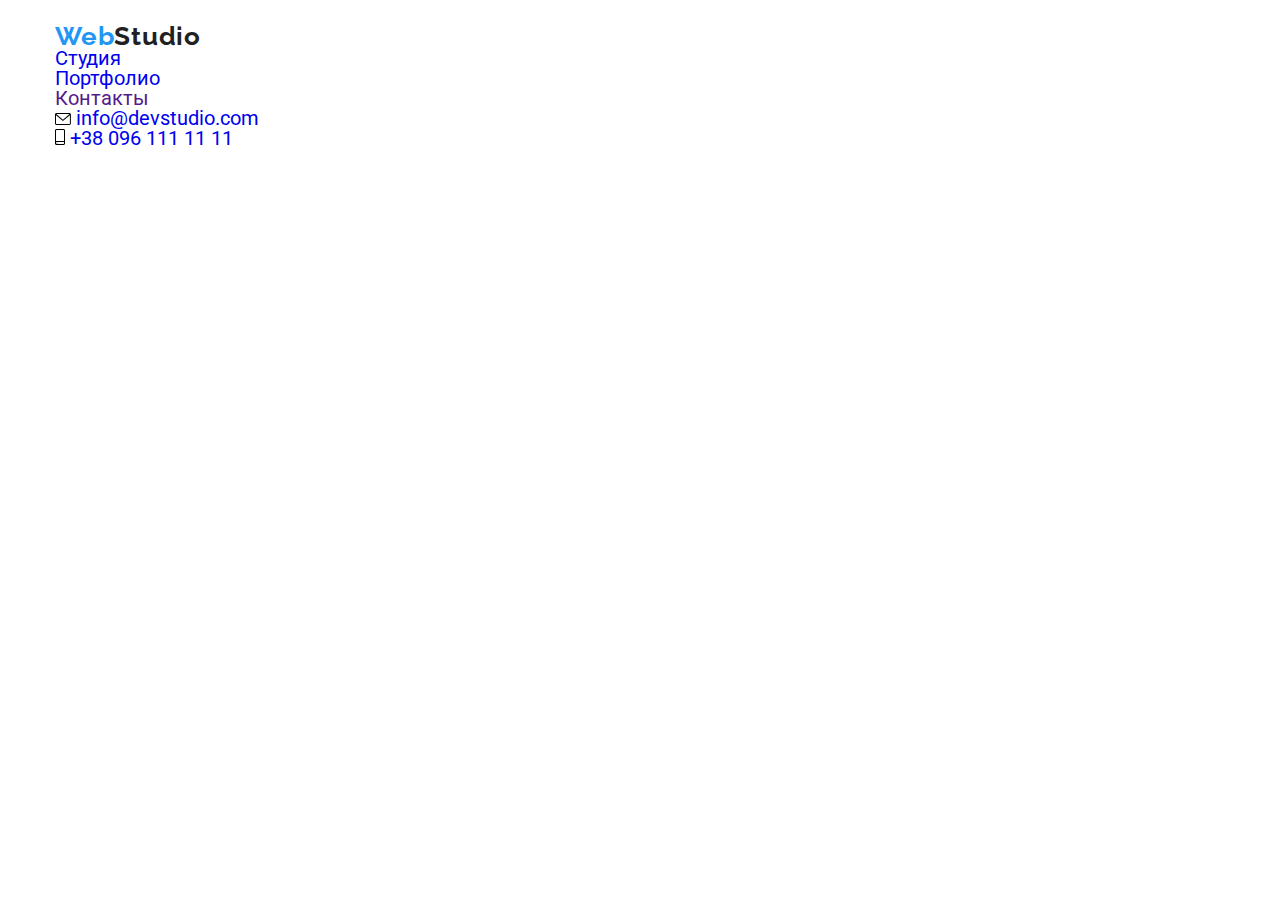
==== commit b3ba4be7: "12" ====
--- a/portfolio.html
+++ b/portfolio.html
@@ -27,13 +27,33 @@
     <!-- Header -->
     <header class="header">
       <div class="container">
-        <nav class="nav">
-          <a href="./index.html" class="logo">
+        
+          
+
+          
+            <nav class="nav">
+              <a href="./index.html" class="logo">
             <span class="logo-accent">Web</span>Studio</a
           >
-          <ul class="site-nav">
+             <div class="menu-burger">
+            <button class="menu-button" 
+            type="button" 
+            aria-expanded="false" 
+            aria-controls="menu-container" 
+            data-menu-button>
+            <svg 
+            width="40" 
+            height="40" 
+            aria-label="переключатель мобильного меню">
+              <use class="icon-cross" href="./image/sprite.svg#burger_close"></use>
+              <use class="icon-burger" href="./image/sprite.svg#burger"></use>
+            </svg>
+          </button>
+          </div>
+            <div class="menu-container" id="menu-container" data-menu>
+              <ul class="site-nav">
             <li class="site-list-item">
-              <a href="./index.html" class="site-nav-link">Студия</a>
+              <a href="./index.html" class="site-nav-link ">Студия</a>
             </li>
             <li class="site-list-item">
               <a href="./portfolio.html" class="site-nav-link current"
@@ -44,28 +64,38 @@
               <a href="" class="site-nav-link">Контакты</a>
             </li>
           </ul>
-        </nav>
-
-        <address class="address">
-          <a href="mailto:info@devstudio.com" class="address-mail">
-            <svg class="adress-icon" width="16" height="12">
-              <use href="./image/sprite.svg#envelope"></use>
-            </svg>
-            info@devstudio.com</a
-          >
-          <a href="tel:+380961111111" class="address-tel">
-            <svg class="adress-icon" width="10" height="16">
-              <use href="./image/sprite.svg#smartphone"></use>
-            </svg>
-            +38 096 111 11 11</a
-          >
+          
+          <address class="address">
+          <ul class="address-list">
+            <li class="adress-item">
+                <a href="mailto:info@devstudio.com" class="address-item">
+                <svg class="adress-icon" width="16" height="12">
+                <use href="./image/sprite.svg#envelope"></use>
+                </svg>
+            info@devstudio.com</a>
+            </li>
+            <li class="adress-item">
+                <a href="tel:+380961111111" class="address-item">
+                <svg class="adress-icon" width="10" height="16">
+                <use href="./image/sprite.svg#smartphone"></use>
+                </svg>
+            +38 096 111 11 11</a>
+            </li>
+          </ul>
+          </nav>
+          </div>
+          
         </address>
+          </div>
+
+
+        
       </div>
     </header>
 
     <!-- Main -->
     <main>
-      <section class="section-portfolio">
+      <!-- <section class="section-portfolio">
         <div class="container">
           <ul class="button-nav">
             <li class="btn-title">
@@ -325,12 +355,12 @@
             </ul>
           </div>
         </div>
-      </section>
+      </section> -->
     </main>
 
     <!-- Footer -->
 
-    <footer class="section footer">
+    <!-- <footer class="section footer">
       <div class="container footer">
         <div class="container-footer-info">
           <a href="./index.html" class="logo">
@@ -346,10 +376,10 @@
             >
           </address>
           <address class="address-contacts">
-            <a href="mailto:info@devstudio.com" class="address-mail footer"
+            <a href="mailto:info@devstudio.com" class="address-item footer"
               >info@devstudio.com</a
             >
-            <a href="tel:+380961111111" class="address-tel footer"
+            <a href="tel:+380961111111" class="address-item footer"
               >+38 096 111 11 11</a
             >
           </address>
@@ -435,6 +465,7 @@
           </form>
         </div>
       </div>
-    </footer>
+    </footer> -->
+    <script src="./js/menu.js"></script>
   </body>
 </html>
--- a/css/main.min.css
+++ b/css/main.min.css
@@ -1,2 +1,2 @@
-.visually-hidden{position:absolute !important;clip:rect(1px 1px 1px 1px);clip:rect(1px, 1px, 1px, 1px);padding:0 !important;border:0 !important;height:1px !important;width:1px !important;overflow:hidden}body{font-family:Roboto;font-size:20px;background-color:#FFFF;color:#212121}*,*::before,*::after{-webkit-box-sizing:inherit;box-sizing:inherit}html,body,div,span,applet,object,iframe,h1,h2,h3,h4,h5,h6,p,blockquote,pre,a,abbr,acronym,address,big,cite,code,del,dfn,em,img,ins,kbd,q,s,samp,small,strike,strong,sub,sup,tt,var,b,u,i,center,dl,dt,dd,ol,ul,li,fieldset,form,label,legend,table,caption,tbody,tfoot,thead,tr,th,td,article,aside,canvas,details,embed,figure,figcaption,footer,header,hgroup,menu,nav,output,ruby,section,summary,time,mark,audio,video{margin:0;padding:0;border:0;font-size:100%;font:inherit;vertical-align:baseline}article,aside,details,figcaption,figure,footer,header,hgroup,menu,nav,section{display:block}body{line-height:1}ol,ul{list-style:none}blockquote,q{quotes:none}blockquote:before,blockquote:after,q:before,q:after{content:'';content:none}table{border-collapse:collapse;border-spacing:0}/*! normalize.css v8.0.1 | MIT License | github.com/necolas/normalize.css */html{line-height:1.15;-webkit-text-size-adjust:100%;-webkit-box-sizing:border-box;box-sizing:border-box}body{margin:0}main{display:block}h1{font-size:2em;margin:0.67em 0}hr{-webkit-box-sizing:content-box;box-sizing:content-box;height:0;overflow:visible}pre{font-family:monospace, monospace;font-size:1em}a{background-color:transparent}abbr[title]{border-bottom:none;text-decoration:underline;-webkit-text-decoration:underline dotted;text-decoration:underline dotted}b,strong{font-weight:bolder}code,kbd,samp{font-family:monospace, monospace;font-size:1em}small{font-size:80%}sub,sup{font-size:75%;line-height:0;position:relative;vertical-align:baseline}sub{bottom:-0.25em}sup{top:-0.5em}img{border-style:none}button,input,optgroup,select,textarea{font-family:inherit;font-size:100%;line-height:1.15;margin:0}button,input{overflow:visible}button,select{text-transform:none}button,[type="button"],[type="reset"],[type="submit"]{-webkit-appearance:button}button::-moz-focus-inner,[type="button"]::-moz-focus-inner,[type="reset"]::-moz-focus-inner,[type="submit"]::-moz-focus-inner{border-style:none;padding:0}button:-moz-focusring,[type="button"]:-moz-focusring,[type="reset"]:-moz-focusring,[type="submit"]:-moz-focusring{outline:1px dotted ButtonText}fieldset{padding:0.35em 0.75em 0.625em}legend{-webkit-box-sizing:border-box;box-sizing:border-box;color:inherit;display:table;max-width:100%;padding:0;white-space:normal}progress{vertical-align:baseline}textarea{overflow:auto}[type="checkbox"],[type="radio"]{-webkit-box-sizing:border-box;box-sizing:border-box;padding:0}[type="number"]::-webkit-inner-spin-button,[type="number"]::-webkit-outer-spin-button{height:auto}[type="search"]{-webkit-appearance:textfield;outline-offset:-2px}[type="search"]::-webkit-search-decoration{-webkit-appearance:none}::-webkit-file-upload-button{-webkit-appearance:button;font:inherit}details{display:block}summary{display:list-item}template{display:none}[hidden]{display:none}.body{font-family:Roboto;font-size:20px;background-color:#FFFF;color:#212121}a{text-decoration:none}ul{list-style:none;padding:0;margin:0}img{display:block;max-width:100%}.container{width:1200px;padding-left:15px;padding-right:15px;margin:0 auto}.button-nav{display:-webkit-box;display:-ms-flexbox;display:flex;-webkit-box-pack:center;-ms-flex-pack:center;justify-content:center}.btn-title{margin-right:-8px}.container.btn-title:last-child{margin-right:0}.btn-primary{color:#F5F4FA;background-color:#2196F3;-webkit-box-shadow:0px 4px 4px rgba(0,0,0,0.15);box-shadow:0px 4px 4px rgba(0,0,0,0.15);font-style:normal;text-align:center;font-size:16px;font-weight:700;letter-spacing:0.06em;line-height:1.875;display:inline-block;height:50px;padding:10px 32px;border-radius:4px;border:inherit}.button-porfolio{color:#212121;display:inline-block;font-style:normal;font-weight:500;font-size:16px;text-align:center;line-height:1.6;border:inherit;border-radius:4px;padding:6px 22px;margin:8px;border:1px solid transparent;cursor:pointer}.container-porfolio-btn{margin-left:-8px;margin-right:-8px;margin-top:0px;margin-bottom:34px}.button-porfolio:hover,.button-porfolio:focus{background-color:#2196F3;color:#F5F4FA;-webkit-box-shadow:0px 3px 1px rgba(0,0,0,0.1),0px 1px 2px rgba(0,0,0,0.08),0px 2px 2px rgba(0,0,0,0.12);box-shadow:0px 3px 1px rgba(0,0,0,0.1),0px 1px 2px rgba(0,0,0,0.08),0px 2px 2px rgba(0,0,0,0.12);-webkit-transition:background-color 250ms cubic-bezier(0.4, 0, 0.2, 1),color 250ms cubic-bezier(0.4, 0, 0.2, 1),-webkit-box-shadow 250ms cubic-bezier(0.4, 0, 0.2, 1);transition:background-color 250ms cubic-bezier(0.4, 0, 0.2, 1),color 250ms cubic-bezier(0.4, 0, 0.2, 1),-webkit-box-shadow 250ms cubic-bezier(0.4, 0, 0.2, 1);transition:background-color 250ms cubic-bezier(0.4, 0, 0.2, 1),color 250ms cubic-bezier(0.4, 0, 0.2, 1),box-shadow 250ms cubic-bezier(0.4, 0, 0.2, 1);transition:background-color 250ms cubic-bezier(0.4, 0, 0.2, 1),color 250ms cubic-bezier(0.4, 0, 0.2, 1),box-shadow 250ms cubic-bezier(0.4, 0, 0.2, 1),-webkit-box-shadow 250ms cubic-bezier(0.4, 0, 0.2, 1)}.btn-close{position:absolute;top:8px;right:8px;width:30px;height:30px;display:-webkit-box;display:-ms-flexbox;display:flex;-webkit-box-pack:center;-ms-flex-pack:center;justify-content:center;-webkit-box-align:center;-ms-flex-align:center;align-items:center;border-radius:50%;background-color:#FFFF;border:1px solid rgba(0,0,0,0.1);cursor:pointer;outline:none}.btn-close-icon{fill:#000000}.btn-close:hover .btn-close-icon,.btn-close:focus .btn-close-icon{fill:#2196F3;-webkit-transition:fill cubic-bezier(0.4, 0, 0.2, 1) 250ms;transition:fill cubic-bezier(0.4, 0, 0.2, 1) 250ms}.btn-submit{width:200px;height:50px;margin:0;color:#FFFF;background:#2196F3;outline:none;border-radius:4px;border:inherit;font-family:Roboto;font-style:normal;font-weight:bold;font-size:16px;line-height:30px;margin-left:auto;margin-right:auto;cursor:pointer}.btn-submit:hover,.btn-submit:focus{-webkit-box-shadow:0px 4px 4px rgba(0,0,0,0.15);box-shadow:0px 4px 4px rgba(0,0,0,0.15);-webkit-transition:-webkit-box-shadow 250ms cubic-bezier(0.4, 0, 0.2, 1);transition:-webkit-box-shadow 250ms cubic-bezier(0.4, 0, 0.2, 1);transition:box-shadow 250ms cubic-bezier(0.4, 0, 0.2, 1);transition:box-shadow 250ms cubic-bezier(0.4, 0, 0.2, 1), -webkit-box-shadow 250ms cubic-bezier(0.4, 0, 0.2, 1)}.section-portfolio,.section{padding-top:94px;padding-bottom:94px;margin-bottom:0px;margin-top:0px}.logo{color:#212121;font-family:Raleway;font-size:26px;font-weight:700;font-style:normal;line-height:.838;letter-spacing:0.03em;padding-bottom:32px}.logo-accent{color:#2196F3}.container.footer .logo{color:#FFFF}.header .address{margin-left:auto;margin-right:30px}.nav{display:-webkit-box;display:-ms-flexbox;display:flex;-webkit-box-align:center;-ms-flex-align:center;align-items:center}.site-nav{display:-webkit-box;display:-ms-flexbox;display:flex;-webkit-box-align:center;-ms-flex-align:center;align-items:center}.header .logo{margin-right:94px}.site-list-item:not(:last-child){margin-right:50px}.section-aside-list:not(:last-child){margin-right:30px}.adress-icon{fill:#757575;margin-right:10px}.address-tel:hover .adress-icon,.address-tel:focus .adress-icon,.address-mail:hover .adress-icon,.address-mail:focus .adress-icon{fill:#2196F3}.address-mail,.address-tel{display:inline-block;padding-bottom:32px;font-family:Roboto;font-style:normal;font-weight:500;font-size:14px;line-height:16px;letter-spacing:0.02em;color:#757575}.site-nav-link{display:inline-block;padding-bottom:32px;margin:0;color:#212121;font-size:14px;font-weight:500;font-style:normal;line-height:.875;letter-spacing:0.02em}.address-mail+.address-tel{margin-left:30px}.site-nav-link:focus{color:#2196F3;-webkit-transition:color 250ms cubic-bezier(0.4, 0, 0.2, 1);transition:color 250ms cubic-bezier(0.4, 0, 0.2, 1)}.site-nav-link:hover{color:#2196F3;-webkit-transition:color 250ms cubic-bezier(0.4, 0, 0.2, 1);transition:color 250ms cubic-bezier(0.4, 0, 0.2, 1)}.address-mail:focus{color:#2196F3;-webkit-transition:color 250ms cubic-bezier(0.4, 0, 0.2, 1);transition:color 250ms cubic-bezier(0.4, 0, 0.2, 1)}.address-mail:hover{color:#2196F3;-webkit-transition:color 250ms cubic-bezier(0.4, 0, 0.2, 1);transition:color 250ms cubic-bezier(0.4, 0, 0.2, 1)}.address-tel:focus{color:#2196F3;-webkit-transition:color 250ms cubic-bezier(0.4, 0, 0.2, 1);transition:color 250ms cubic-bezier(0.4, 0, 0.2, 1)}.address-tel:hover{color:#2196F3;-webkit-transition:color 250ms cubic-bezier(0.4, 0, 0.2, 1);transition:color 250ms cubic-bezier(0.4, 0, 0.2, 1)}.site-nav .site-nav-link.current{position:relative;color:#2196F3}.site-nav-link.current::after{position:absolute;content:'';display:block;width:100%;height:4px;margin:0;left:0;bottom:0;border-radius:2px;background-color:#2196F3}.icon-antenna::before{background-image:url(../image/aside/antenna1.svg);background-size:70px}.icon-clock::before{background-image:url(../image/aside/clock1.svg);background-size:70px}.icon-diagram::before{background-image:url(../image/aside/diagram1.svg);background-size:70px}.icon-astronaut::before{background-image:url(../image/aside/astronaut1.svg);background-size:70px}.comands-link-item{width:44px;height:44px;display:-webkit-box;display:-ms-flexbox;display:flex;border-radius:50%;border:1px solid #ffff;-webkit-box-pack:center;-ms-flex-pack:center;justify-content:center;-webkit-box-align:center;-ms-flex-align:center;align-items:center}.items-link:not(:last-child){margin-right:10px}.comands-link-item:focus{background-color:#2196F3;-webkit-transition:background-color cubic-bezier(0.4, 0, 0.2, 1) 250ms;transition:background-color cubic-bezier(0.4, 0, 0.2, 1) 250ms}.comands-link-item:hover{background-color:#2196F3;-webkit-transition:background-color cubic-bezier(0.4, 0, 0.2, 1) 250ms;transition:background-color cubic-bezier(0.4, 0, 0.2, 1) 250ms}.comands-link-item:focus .command-social-icon,.comands-link-item:hover .command-social-icon{fill:#FFFF;-webkit-transition:fill cubic-bezier(0.4, 0, 0.2, 1) 250ms;transition:fill cubic-bezier(0.4, 0, 0.2, 1) 250ms}.command-social-icon{fill:#AFB1B8}.container-footer-form{margin-top:0px;margin-left:94px}.subscription-title{margin-top:0;margin-bottom:20px;font-family:Roboto;font-style:normal;font-weight:bold;font-size:14px;line-height:16px;letter-spacing:0.03em;text-transform:uppercase;color:#FFFFFF}.form-email{width:358px;height:50px;border:1px solid rgba(255,255,255,0.3);-webkit-box-sizing:border-box;box-sizing:border-box;-webkit-filter:drop-shadow(0px 4px 4px rgba(0,0,0,0.15));filter:drop-shadow(0px 4px 4px rgba(0,0,0,0.15));border-radius:4px;background-color:transparent;padding-top:15px;padding-bottom:15px;padding-left:16px;font-size:16px;line-height:20px;color:rgba(255,255,255,0.6);outline:none}.form-email::-webkit-input-placeholder{font-size:16px;line-height:20px;color:rgba(255,255,255,0.6)}.form-email:-ms-input-placeholder{font-size:16px;line-height:20px;color:rgba(255,255,255,0.6)}.form-email::-ms-input-placeholder{font-size:16px;line-height:20px;color:rgba(255,255,255,0.6)}.form-email::placeholder{font-size:16px;line-height:20px;color:rgba(255,255,255,0.6)}.btn-subscription-link{display:-webkit-inline-box;display:-ms-inline-flexbox;display:inline-flex;-ms-flex-line-pack:center;align-content:center;width:200px;height:50px;margin-left:20px;background:#2196F3;border-radius:4px;border:inherit;font-family:Roboto;font-style:normal;font-weight:bold;font-size:16px;line-height:30px;color:#FFFF;-webkit-box-pack:center;-ms-flex-pack:center;justify-content:center;-webkit-box-align:center;-ms-flex-align:center;align-items:center}.subscription-icon{fill:#FFFF;margin-left:10px}.form-email::-webkit-input-placeholder{font-family:Roboto;font-style:normal;font-weight:normal;font-size:16px;line-height:20px;letter-spacing:0.03em}.form-email:-ms-input-placeholder{font-family:Roboto;font-style:normal;font-weight:normal;font-size:16px;line-height:20px;letter-spacing:0.03em}.form-email::-ms-input-placeholder{font-family:Roboto;font-style:normal;font-weight:normal;font-size:16px;line-height:20px;letter-spacing:0.03em}.form-email::placeholder{font-family:Roboto;font-style:normal;font-weight:normal;font-size:16px;line-height:20px;letter-spacing:0.03em}.backdrop{position:fixed;top:0;left:0;width:100%;height:100%;z-index:100;background-color:rgba(0,0,0,0.5);opacity:1;-webkit-transition:opacity 250ms cubic-bezier(0.4, 0, 0.2, 1);transition:opacity 250ms cubic-bezier(0.4, 0, 0.2, 1)}.backdrop.is-hidden{opacity:0;pointer-events:none;-webkit-transition:opacity 250ms cubic-bezier(0.4, 0, 0.2, 1);transition:opacity 250ms cubic-bezier(0.4, 0, 0.2, 1)}.modal{position:absolute;top:50%;left:50%;-webkit-transform:translate(-50%, -50%);transform:translate(-50%, -50%);min-height:300px;min-width:300px;background-color:#fff;padding:40px}.form{display:-webkit-box;display:-ms-flexbox;display:flex;-webkit-box-orient:vertical;-webkit-box-direction:normal;-ms-flex-direction:column;flex-direction:column}.field-label{display:-webkit-box;display:-ms-flexbox;display:flex;margin-left:0px;margin-right:auto;margin-bottom:4px;font-family:Roboto;font-style:normal;font-weight:normal;font-size:12px;line-height:14px;letter-spacing:0.01em;color:#757575}.field-input{border:1px solid rgba(33,33,33,0.2);border-radius:4px;padding-left:42px;-webkit-box-sizing:border-box;box-sizing:border-box;font-size:14px;width:100%;height:40px}.form-field:not(:last-child){margin-bottom:10px}.wrapper-form-filed{position:relative;display:block}.form-icon{position:absolute;top:50%;left:12px;-webkit-transform:translateY(-50%);transform:translateY(-50%);display:block}.field-input:focus+.form-icon{fill:#2196F3;-webkit-transition:color cubic-bezier(0.4, 0, 0.2, 1) 250ms;transition:color cubic-bezier(0.4, 0, 0.2, 1) 250ms}.modal-form-message{padding:12px 16px;width:100%;height:120px;border:1px solid rgba(33,33,33,0.2);border-radius:4px;font-size:14px;resize:none;outline:none}.modal-form-message::-webkit-input-placeholder{color:rgba(117,117,117,0.5);font-family:Roboto;font-style:normal;font-weight:normal;font-size:12px;line-height:14px;letter-spacing:0.01em;font-family:Roboto;font-style:normal;font-weight:normal;font-size:14px;line-height:16px;letter-spacing:0.01em}.modal-form-message:-ms-input-placeholder{color:rgba(117,117,117,0.5);font-family:Roboto;font-style:normal;font-weight:normal;font-size:12px;line-height:14px;letter-spacing:0.01em;font-family:Roboto;font-style:normal;font-weight:normal;font-size:14px;line-height:16px;letter-spacing:0.01em}.modal-form-message::-ms-input-placeholder{color:rgba(117,117,117,0.5);font-family:Roboto;font-style:normal;font-weight:normal;font-size:12px;line-height:14px;letter-spacing:0.01em;font-family:Roboto;font-style:normal;font-weight:normal;font-size:14px;line-height:16px;letter-spacing:0.01em}.modal-form-message::placeholder{color:rgba(117,117,117,0.5);font-family:Roboto;font-style:normal;font-weight:normal;font-size:12px;line-height:14px;letter-spacing:0.01em;font-family:Roboto;font-style:normal;font-weight:normal;font-size:14px;line-height:16px;letter-spacing:0.01em}.field-input:focus{outline:none;border:1px solid #2196F3;-webkit-transition:border cubic-bezier(0.4, 0, 0.2, 1) 250ms;transition:border cubic-bezier(0.4, 0, 0.2, 1) 250ms}.modal-form-message:focus{outline:none;border:1px solid #2196F3;-webkit-transition:border cubic-bezier(0.4, 0, 0.2, 1) 250ms;transition:border cubic-bezier(0.4, 0, 0.2, 1) 250ms}.field-label-policy{font-family:Roboto;font-style:normal;font-weight:normal;font-size:14px;line-height:24px;letter-spacing:0.03em;color:#757575}.field-label-policy::before{content:" ";display:inline-block;width:16px;height:15px;border:1px solid #212121;border-radius:2px;margin-right:7px}.form-field-policy{margin-top:20px;margin-bottom:30px}.input-policy:checked+.field-label-policy::before{border:1px solid #2196F3;background-color:#2196F3;background-repeat:no-repeat;background-image:url("../image/cheked-icon.svg");-webkit-transition:#2196F3 cubic-bezier(0.4, 0, 0.2, 1) 250ms,background-image cubic-bezier(0.4, 0, 0.2, 1) 250ms;transition:#2196F3 cubic-bezier(0.4, 0, 0.2, 1) 250ms,background-image cubic-bezier(0.4, 0, 0.2, 1) 250ms}.contract{font-family:Roboto;font-style:normal;font-weight:normal;font-size:14px;line-height:24px;letter-spacing:0.03em;text-decoration:underline;color:#2196F3}.modal p{margin-top:0;margin-bottom:12px;font-family:Roboto;font-style:normal;font-weight:bold;font-size:20px;line-height:23px;text-align:center;letter-spacing:0.03em}.form-field.box{margin-top:20px;margin-bottom:30px}.field-label.policy{font-family:Roboto;font-style:normal;font-weight:normal;font-size:14px;line-height:24px;letter-spacing:0.03em}.btn-submit{width:200px;height:50px;margin:0;color:#FFFF;background:#2196F3;outline:none;border-radius:4px;border:inherit;font-family:Roboto;font-style:normal;font-weight:bold;font-size:16px;line-height:30px;margin-left:auto;margin-right:auto;cursor:pointer}.btn-submit:hover,.btn-submit:focus{-webkit-box-shadow:0px 4px 4px rgba(0,0,0,0.15);box-shadow:0px 4px 4px rgba(0,0,0,0.15);-webkit-transition:-webkit-box-shadow 250ms cubic-bezier(0.4, 0, 0.2, 1);transition:-webkit-box-shadow 250ms cubic-bezier(0.4, 0, 0.2, 1);transition:box-shadow 250ms cubic-bezier(0.4, 0, 0.2, 1);transition:box-shadow 250ms cubic-bezier(0.4, 0, 0.2, 1), -webkit-box-shadow 250ms cubic-bezier(0.4, 0, 0.2, 1)}.header{padding-top:32px;padding-bottom:0;border-bottom:1px solid #F5F4FA}.heder{display:-webkit-box;display:-ms-flexbox;display:flex;-webkit-box-align:center;-ms-flex-align:center;align-items:center;-webkit-box-pack:justify;-ms-flex-pack:justify;justify-content:space-between}.header .container{display:-webkit-box;display:-ms-flexbox;display:flex;-webkit-box-align:center;-ms-flex-align:center;align-items:center;width:1200px;margin:0 auto}.header .address{margin-left:auto;margin-right:30px}.hero{padding-top:200px;padding-bottom:200px;max-width:1600px;min-height:600px;text-align:center;margin-left:auto;margin-right:auto;background-color:#000000;background-image:-webkit-gradient(linear, left top, right top, from(rgba(47,48,58,0.4)), to(rgba(47,48,58,0.4))),url(../image/hero-img/header-img.jpg);background-image:linear-gradient(to right, rgba(47,48,58,0.4), rgba(47,48,58,0.4)),url(../image/hero-img/header-img.jpg);background-size:cover;background-repeat:no-repeat;background-position:center}.section-title-hero{font-size:44px;font-weight:900;font-style:normal;text-transform:uppercase;text-align:center;line-height:60px;letter-spacing:0.06em;margin-top:0px;margin-bottom:30px;color:#F5F4FA}.section-aside-subtitle{padding-top:30px;font-size:14px;font-weight:700;font-style:normal;color:#212121;line-height:.875;text-transform:uppercase;margin-top:0px;margin-bottom:10px}.section-aside-subtitle-text{font-size:14px;font-weight:400;font-style:normal;color:#757575;line-height:24px;margin-top:0px}.container-aside{margin-left:auto;margin-right:auto}.section-aside{padding:0;margin:0;display:-webkit-box;display:-ms-flexbox;display:flex;-webkit-box-pack:justify;-ms-flex-pack:justify;justify-content:space-between}.aside-img-thumb{position:relative;display:-webkit-box;display:-ms-flexbox;display:flex;-webkit-box-pack:center;-ms-flex-pack:center;justify-content:center;-webkit-box-align:center;-ms-flex-align:center;align-items:center}.aside-img-text-thumb{position:absolute;width:100%;height:70px;padding-top:27px;bottom:0;left:0;background-color:rgba(47,48,58,0.8);cursor:pointer}.aside-img-text{margin:0;font-family:Roboto;font-style:normal;font-weight:bold;font-size:14px;line-height:16px;text-align:center;letter-spacing:0.03em;text-transform:uppercase;color:#FFFF}.section-aside .section-aside-list{display:-webkit-box;display:-ms-flexbox;display:flex;-webkit-box-flex:wrap;-ms-flex:wrap;flex:wrap;width:270px}.section-aside-list:not(:last-child){margin-right:30px}.examples{display:-webkit-box;display:-ms-flexbox;display:flex}.examples-work{display:-webkit-box;display:-ms-flexbox;display:flex;margin-top:0px;margin-bottom:0px;margin-left:auto;margin-right:auto}.examples-work:not(:last-child){margin-right:30px}.section-aside-list::before{content:"";display:block;height:120px;width:270px;background-repeat:no-repeat;background-color:#F5F4FA;background-position:center}.section-aside .section-aside-list{width:270px;-ms-flex-wrap:wrap;flex-wrap:wrap}.section.command{padding-top:94px;padding-bottom:94px;background-color:#F5F4FA}.command-title{display:-webkit-box;display:-ms-flexbox;display:flex;margin-top:0px;margin-bottom:0px}.command-title-list{background-color:#FFFF;-webkit-box-shadow:0px 1px 3px rgba(0,0,0,0.12),0px 1px 1px rgba(0,0,0,0.14),0px 2px 1px rgba(0,0,0,0.2);box-shadow:0px 1px 3px rgba(0,0,0,0.12),0px 1px 1px rgba(0,0,0,0.14),0px 2px 1px rgba(0,0,0,0.2);border-radius:0px 0px 4px 4px}.command-title-list:not(:last-child){margin-right:30px}.section-command-worker{padding-top:30px;margin-bottom:0}.section-command-specialty{margin-top:10px;margin-bottom:0px}.section-command-worker{font-size:16px;font-weight:500;font-style:normal;color:#212121;line-height:.842;margin-top:0px;margin-bottom:10px;text-align:center}.section-command-specialty{font-size:16px;font-weight:400;font-style:normal;color:#757575;line-height:.842;margin-top:0px;margin-bottom:16px;text-align:center}.command-list-link{display:-webkit-box;display:-ms-flexbox;display:flex;padding-top:0px;padding-bottom:30px;padding-left:32px;padding-right:32px;-webkit-box-pack:center;-ms-flex-pack:center;justify-content:center;-webkit-box-align:center;-ms-flex-align:center;align-items:center}.comand__section-title{font-family:Roboto;font-style:normal;font-weight:bold;font-size:36px;line-height:42px;text-align:center;letter-spacing:0.03em;margin-top:0;margin-bottom:50px;color:#212121}.section.receprion{width:1170px;padding-top:0px;padding-bottom:94px;margin:0 auto}.receprion__section-title{font-family:Roboto;font-style:normal;font-weight:bold;font-size:36px;line-height:42px;text-align:center;letter-spacing:0.03em;margin-top:0;margin-bottom:50px;color:#212121}.clients-list{display:-webkit-box;display:-ms-flexbox;display:flex;margin:0}.clients__title{font-family:Roboto;font-style:normal;font-weight:bold;font-size:36px;line-height:42px;text-align:center;letter-spacing:0.03em;margin-top:0;margin-bottom:50px;color:#212121}.clients-item{display:-webkit-box;display:-ms-flexbox;display:flex;width:170px;height:90px}.clients-item:not(:last-child){margin-right:30px}.clients-link{width:100%;height:100%;display:-webkit-box;display:-ms-flexbox;display:flex;-webkit-box-pack:center;-ms-flex-pack:center;justify-content:center;-webkit-box-align:center;-ms-flex-align:center;align-items:center;border:1px solid;border-radius:4px;border-color:#AFB1B8}.clients-icon{fill:#afb1b8}.clients-link:focus{fill:#2196F3;border-color:#2196F3;-webkit-transition:fill cubic-bezier(0.4, 0, 0.2, 1) 250ms,border-color cubic-bezier(0.4, 0, 0.2, 1) 250ms;transition:fill cubic-bezier(0.4, 0, 0.2, 1) 250ms,border-color cubic-bezier(0.4, 0, 0.2, 1) 250ms}.clients-link:hover{fill:#2196F3;border-color:#2196F3;-webkit-transition:fill cubic-bezier(0.4, 0, 0.2, 1) 250ms,border-color cubic-bezier(0.4, 0, 0.2, 1) 250ms;transition:fill cubic-bezier(0.4, 0, 0.2, 1) 250ms,border-color cubic-bezier(0.4, 0, 0.2, 1) 250ms}.clients-link:focus .clients-icon{fill:#2196F3;border-color:#2196F3;-webkit-transition:fill cubic-bezier(0.4, 0, 0.2, 1) 250ms,border-color cubic-bezier(0.4, 0, 0.2, 1) 250ms;transition:fill cubic-bezier(0.4, 0, 0.2, 1) 250ms,border-color cubic-bezier(0.4, 0, 0.2, 1) 250ms}.clients-link:hover .clients-icon{fill:#2196F3;border-color:#2196F3;-webkit-transition:fill cubic-bezier(0.4, 0, 0.2, 1) 250ms,border-color cubic-bezier(0.4, 0, 0.2, 1) 250ms;transition:fill cubic-bezier(0.4, 0, 0.2, 1) 250ms,border-color cubic-bezier(0.4, 0, 0.2, 1) 250ms}.section.footer{padding-top:60px;padding-bottom:60px}.container.footer{display:-webkit-box;display:-ms-flexbox;display:flex}.container-footer-info{display:block;margin-top:0px;margin-right:70px}.footer{background-color:#2F303A}.addres-geo{color:#FFFF;font-family:Roboto;font-style:normal;font-weight:normal;font-size:14px;line-height:24px;letter-spacing:0.03em}.footer.addres{padding-top:20px;padding-bottom:9px}.address-mail.footer{display:inline;margin-left:0px;color:rgba(255,255,255,0.6);padding-bottom:0px}.address-tel.footer{display:inline;margin-left:0px;color:rgba(255,255,255,0.6);padding-bottom:0px}.address-tel.footer{display:-webkit-box;display:-ms-flexbox;display:flex;padding-top:9px}.footer .section-aside-subtitle{color:#FFFF}.footer.section-aside-subtitle{padding-top:0}.container-footer-social{margin-top:0px}.footer-social-link{display:-webkit-box;display:-ms-flexbox;display:flex}.social-link{width:44px;height:44px;display:-webkit-box;display:-ms-flexbox;display:flex;border-radius:50%;background-color:rgba(255,255,255,0.1);-webkit-box-pack:center;-ms-flex-pack:center;justify-content:center;-webkit-box-align:center;-ms-flex-align:center;align-items:center}.social-link:focus{background-color:#2196F3;-webkit-transition:background-color 250ms cubic-bezier(0.4, 0, 0.2, 1);transition:background-color 250ms cubic-bezier(0.4, 0, 0.2, 1)}.social-link:hover{background-color:#2196F3;-webkit-transition:background-color 250ms cubic-bezier(0.4, 0, 0.2, 1);transition:background-color 250ms cubic-bezier(0.4, 0, 0.2, 1)}.social-link-title{margin:0;padding-top:20px}.social-link-title:not(:last-child){margin-right:10px}.social-icon{fill:#FFFF}.portfolio-heading{color:#212121;font-size:18px;font-weight:700;font-style:normal;line-height:36px;letter-spacing:0.06em;margin-top:0;margin-bottom:4px}.portfolio-text{color:#757575;font-size:16px;font-weight:400;font-style:normal;line-height:.5;letter-spacing:0.03em}.proect-items{display:-webkit-box;display:-ms-flexbox;display:flex;-ms-flex-wrap:wrap;flex-wrap:wrap;margin-top:-30px;margin-left:-30px;margin-bottom:0px;padding-top:30px}.proect-list{margin-top:30px;margin-left:30px;-ms-flex-preferred-size:calc(100% / 3 - 30px);flex-basis:calc(100% / 3 - 30px);border:1px solid #eee}.img-porfolio{margin-top:0px;margin-bottom:0px}.card-content{padding:20px 20px}.porfolio-link:hover{display:block;-webkit-box-shadow:1px 4px 6px 0px rgba(0,0,0,0.16),0px 4px 4px 0px rgba(0,0,0,0.06),0px 1px 1px 0px rgba(0,0,0,0.12);box-shadow:1px 4px 6px 0px rgba(0,0,0,0.16),0px 4px 4px 0px rgba(0,0,0,0.06),0px 1px 1px 0px rgba(0,0,0,0.12);-webkit-transition:-webkit-box-shadow cubic-bezier(0.4, 0, 0.2, 1) 250ms;transition:-webkit-box-shadow cubic-bezier(0.4, 0, 0.2, 1) 250ms;transition:box-shadow cubic-bezier(0.4, 0, 0.2, 1) 250ms;transition:box-shadow cubic-bezier(0.4, 0, 0.2, 1) 250ms, -webkit-box-shadow cubic-bezier(0.4, 0, 0.2, 1) 250ms}.porfolio-link:focus{display:block;-webkit-box-shadow:1px 4px 6px 0px rgba(0,0,0,0.16),0px 4px 4px 0px rgba(0,0,0,0.06),0px 1px 1px 0px rgba(0,0,0,0.12);box-shadow:1px 4px 6px 0px rgba(0,0,0,0.16),0px 4px 4px 0px rgba(0,0,0,0.06),0px 1px 1px 0px rgba(0,0,0,0.12);-webkit-transition:-webkit-box-shadow cubic-bezier(0.4, 0, 0.2, 1) 250ms;transition:-webkit-box-shadow cubic-bezier(0.4, 0, 0.2, 1) 250ms;transition:box-shadow cubic-bezier(0.4, 0, 0.2, 1) 250ms;transition:box-shadow cubic-bezier(0.4, 0, 0.2, 1) 250ms, -webkit-box-shadow cubic-bezier(0.4, 0, 0.2, 1) 250ms}.portfolio-thumb{position:relative;display:-webkit-box;display:-ms-flexbox;display:flex;-webkit-box-pack:center;-ms-flex-pack:center;justify-content:center;-webkit-box-align:center;-ms-flex-align:center;align-items:center;overflow:hidden}.product-actions{position:absolute;width:100%;height:100%;top:0;left:0;padding:64px 24px;background-color:rgba(33,150,243,0.9);color:#fff;-webkit-transform:translateY(100%);transform:translateY(100%);-webkit-transition:-webkit-transform cubic-bezier(0.4, 0, 0.2, 1) 250ms;transition:-webkit-transform cubic-bezier(0.4, 0, 0.2, 1) 250ms;transition:transform cubic-bezier(0.4, 0, 0.2, 1) 250ms;transition:transform cubic-bezier(0.4, 0, 0.2, 1) 250ms, -webkit-transform cubic-bezier(0.4, 0, 0.2, 1) 250ms}.porfolio-link:hover .product-actions{-webkit-transform:translateY(0);transform:translateY(0)}.porfolio-link:focus .product-actions{-webkit-transform:translateY(0);transform:translateY(0)}.product-text{margin:0;font-family:Roboto;font-style:normal;font-weight:normal;font-size:18px;line-height:28px;letter-spacing:0.03em}
+.visually-hidden{position:absolute !important;clip:rect(1px 1px 1px 1px);clip:rect(1px, 1px, 1px, 1px);padding:0 !important;border:0 !important;height:1px !important;width:1px !important;overflow:hidden}body{font-family:Roboto;font-size:20px;background-color:#FFFF;color:#212121}*,*::before,*::after,::before{-webkit-box-sizing:border-box;box-sizing:border-box}html,body,div,span,applet,object,iframe,h1,h2,h3,h4,h5,h6,p,blockquote,pre,a,abbr,acronym,address,big,cite,code,del,dfn,em,img,ins,kbd,q,s,samp,small,strike,strong,sub,sup,tt,var,b,u,i,center,dl,dt,dd,ol,ul,li,fieldset,form,label,legend,table,caption,tbody,tfoot,thead,tr,th,td,article,aside,canvas,details,embed,figure,figcaption,footer,header,hgroup,menu,nav,output,ruby,section,summary,time,mark,audio,video{margin:0;padding:0;border:0;font-size:100%;font:inherit;vertical-align:baseline}article,aside,details,figcaption,figure,footer,header,hgroup,menu,nav,section{display:block}body{line-height:1}ol,ul{list-style:none}blockquote,q{quotes:none}blockquote:before,blockquote:after,q:before,q:after{content:'';content:none}table{border-collapse:collapse;border-spacing:0}/*! normalize.css v8.0.1 | MIT License | github.com/necolas/normalize.css */html{line-height:1.15;-webkit-text-size-adjust:100%;-webkit-box-sizing:border-box;box-sizing:border-box}body{margin:0}main{display:block}h1{font-size:2em;margin:0.67em 0}hr{-webkit-box-sizing:content-box;box-sizing:content-box;height:0;overflow:visible}pre{font-family:monospace, monospace;font-size:1em}a{background-color:transparent}abbr[title]{border-bottom:none;text-decoration:underline;-webkit-text-decoration:underline dotted;text-decoration:underline dotted}b,strong{font-weight:bolder}code,kbd,samp{font-family:monospace, monospace;font-size:1em}small{font-size:80%}sub,sup{font-size:75%;line-height:0;position:relative;vertical-align:baseline}sub{bottom:-0.25em}sup{top:-0.5em}img{border-style:none}button,input,optgroup,select,textarea{font-family:inherit;font-size:100%;line-height:1.15;margin:0}button,input{overflow:visible}button,select{text-transform:none}button,[type="button"],[type="reset"],[type="submit"]{-webkit-appearance:button}button::-moz-focus-inner,[type="button"]::-moz-focus-inner,[type="reset"]::-moz-focus-inner,[type="submit"]::-moz-focus-inner{border-style:none;padding:0}button:-moz-focusring,[type="button"]:-moz-focusring,[type="reset"]:-moz-focusring,[type="submit"]:-moz-focusring{outline:1px dotted ButtonText}fieldset{padding:0.35em 0.75em 0.625em}legend{-webkit-box-sizing:border-box;box-sizing:border-box;color:inherit;display:table;max-width:100%;padding:0;white-space:normal}progress{vertical-align:baseline}textarea{overflow:auto}[type="checkbox"],[type="radio"]{-webkit-box-sizing:border-box;box-sizing:border-box;padding:0}[type="number"]::-webkit-inner-spin-button,[type="number"]::-webkit-outer-spin-button{height:auto}[type="search"]{-webkit-appearance:textfield;outline-offset:-2px}[type="search"]::-webkit-search-decoration{-webkit-appearance:none}::-webkit-file-upload-button{-webkit-appearance:button;font:inherit}details{display:block}summary{display:list-item}template{display:none}[hidden]{display:none}.body{font-family:Roboto;font-size:20px;background-color:#FFFF;color:#212121}a{text-decoration:none}ul{list-style:none;padding:0;margin:0}img{display:block;max-width:100%}.container{width:100%;padding:0 15px}@media screen and (min-width: 480px){.container{margin:0 auto}}@media screen and (min-width: 768px){.container{max-width:768px}}@media screen and (min-width: 1200px){.container{max-width:1200px}}.button-nav{display:-webkit-box;display:-ms-flexbox;display:flex;-webkit-box-pack:center;-ms-flex-pack:center;justify-content:center}.btn-title{margin-right:-8px}.container.btn-title:last-child{margin-right:0}.btn-primary{color:#F5F4FA;background-color:#2196F3;-webkit-box-shadow:0px 4px 4px rgba(0,0,0,0.15);box-shadow:0px 4px 4px rgba(0,0,0,0.15);font-style:normal;text-align:center;font-size:16px;font-weight:700;letter-spacing:0.06em;line-height:1.875;display:inline-block;height:50px;padding:10px 32px;border-radius:4px;border:inherit}.button-porfolio{color:#212121;display:inline-block;font-style:normal;font-weight:500;font-size:16px;text-align:center;line-height:1.6;border:inherit;border-radius:4px;padding:6px 22px;margin:8px;border:1px solid transparent;cursor:pointer}.container-porfolio-btn{margin-left:-8px;margin-right:-8px;margin-top:0px;margin-bottom:34px}.button-porfolio:hover,.button-porfolio:focus{background-color:#2196F3;color:#F5F4FA;-webkit-box-shadow:0px 3px 1px rgba(0,0,0,0.1),0px 1px 2px rgba(0,0,0,0.08),0px 2px 2px rgba(0,0,0,0.12);box-shadow:0px 3px 1px rgba(0,0,0,0.1),0px 1px 2px rgba(0,0,0,0.08),0px 2px 2px rgba(0,0,0,0.12);-webkit-transition:background-color 250ms cubic-bezier(0.4, 0, 0.2, 1),color 250ms cubic-bezier(0.4, 0, 0.2, 1),-webkit-box-shadow 250ms cubic-bezier(0.4, 0, 0.2, 1);transition:background-color 250ms cubic-bezier(0.4, 0, 0.2, 1),color 250ms cubic-bezier(0.4, 0, 0.2, 1),-webkit-box-shadow 250ms cubic-bezier(0.4, 0, 0.2, 1);transition:background-color 250ms cubic-bezier(0.4, 0, 0.2, 1),color 250ms cubic-bezier(0.4, 0, 0.2, 1),box-shadow 250ms cubic-bezier(0.4, 0, 0.2, 1);transition:background-color 250ms cubic-bezier(0.4, 0, 0.2, 1),color 250ms cubic-bezier(0.4, 0, 0.2, 1),box-shadow 250ms cubic-bezier(0.4, 0, 0.2, 1),-webkit-box-shadow 250ms cubic-bezier(0.4, 0, 0.2, 1)}.btn-close{position:absolute;top:8px;right:8px;width:30px;height:30px;display:-webkit-box;display:-ms-flexbox;display:flex;-webkit-box-pack:center;-ms-flex-pack:center;justify-content:center;-webkit-box-align:center;-ms-flex-align:center;align-items:center;border-radius:50%;background-color:#FFFF;border:1px solid rgba(0,0,0,0.1);cursor:pointer;outline:none}.btn-close-icon{fill:#000000}.btn-close:hover .btn-close-icon,.btn-close:focus .btn-close-icon{fill:#2196F3;-webkit-transition:fill cubic-bezier(0.4, 0, 0.2, 1) 250ms;transition:fill cubic-bezier(0.4, 0, 0.2, 1) 250ms}.btn-submit{width:200px;height:50px;margin:0;color:#FFFF;background:#2196F3;outline:none;border-radius:4px;border:inherit;font-family:Roboto;font-style:normal;font-weight:bold;font-size:16px;line-height:30px;margin-left:auto;margin-right:auto;cursor:pointer}.btn-submit:hover,.btn-submit:focus{-webkit-box-shadow:0px 4px 4px rgba(0,0,0,0.15);box-shadow:0px 4px 4px rgba(0,0,0,0.15);-webkit-transition:-webkit-box-shadow 250ms cubic-bezier(0.4, 0, 0.2, 1);transition:-webkit-box-shadow 250ms cubic-bezier(0.4, 0, 0.2, 1);transition:box-shadow 250ms cubic-bezier(0.4, 0, 0.2, 1);transition:box-shadow 250ms cubic-bezier(0.4, 0, 0.2, 1), -webkit-box-shadow 250ms cubic-bezier(0.4, 0, 0.2, 1)}.logo{color:#212121;font-family:Raleway;font-size:26px;font-weight:700;font-style:normal;line-height:.838;letter-spacing:0.03em;padding-bottom:32px}.logo-accent{color:#2196F3}.container.footer .logo{color:#FFFF}.icon-antenna::before{background-image:url(../image/aside/antenna1.svg);background-size:70px}.icon-clock::before{background-image:url(../image/aside/clock1.svg);background-size:70px}.icon-diagram::before{background-image:url(../image/aside/diagram1.svg);background-size:70px}.icon-astronaut::before{background-image:url(../image/aside/astronaut1.svg);background-size:70px}.comands-link-item{width:44px;height:44px;display:-webkit-box;display:-ms-flexbox;display:flex;border-radius:50%;border:1px solid #ffff;-webkit-box-pack:center;-ms-flex-pack:center;justify-content:center;-webkit-box-align:center;-ms-flex-align:center;align-items:center}.items-link:not(:last-child){margin-right:10px}.comands-link-item:focus{background-color:#2196F3;-webkit-transition:background-color cubic-bezier(0.4, 0, 0.2, 1) 250ms;transition:background-color cubic-bezier(0.4, 0, 0.2, 1) 250ms}.comands-link-item:hover{background-color:#2196F3;-webkit-transition:background-color cubic-bezier(0.4, 0, 0.2, 1) 250ms;transition:background-color cubic-bezier(0.4, 0, 0.2, 1) 250ms}.comands-link-item:focus .command-social-icon,.comands-link-item:hover .command-social-icon{fill:#FFFF;-webkit-transition:fill cubic-bezier(0.4, 0, 0.2, 1) 250ms;transition:fill cubic-bezier(0.4, 0, 0.2, 1) 250ms}.command-social-icon{fill:#AFB1B8}.backdrop{position:fixed;top:0;left:0;width:100%;height:100%;z-index:100;background-color:rgba(0,0,0,0.5);opacity:1;-webkit-transition:opacity 250ms cubic-bezier(0.4, 0, 0.2, 1);transition:opacity 250ms cubic-bezier(0.4, 0, 0.2, 1)}.backdrop.is-hidden{opacity:0;pointer-events:none;-webkit-transition:opacity 250ms cubic-bezier(0.4, 0, 0.2, 1);transition:opacity 250ms cubic-bezier(0.4, 0, 0.2, 1)}.modal{position:absolute;top:50%;left:50%;-webkit-transform:translate(-50%, -50%);transform:translate(-50%, -50%);min-height:300px;min-width:300px;background-color:#fff;padding:40px}.form{display:-webkit-box;display:-ms-flexbox;display:flex;-webkit-box-orient:vertical;-webkit-box-direction:normal;-ms-flex-direction:column;flex-direction:column}.field-label{display:-webkit-box;display:-ms-flexbox;display:flex;margin-left:0px;margin-right:auto;margin-bottom:4px;font-family:Roboto;font-style:normal;font-weight:normal;font-size:12px;line-height:14px;letter-spacing:0.01em;color:#757575}.field-input{border:1px solid rgba(33,33,33,0.2);border-radius:4px;padding-left:42px;-webkit-box-sizing:border-box;box-sizing:border-box;font-size:14px;width:100%;height:40px}.form-field:not(:last-child){margin-bottom:10px}.wrapper-form-filed{position:relative;display:block}.form-icon{position:absolute;top:50%;left:12px;-webkit-transform:translateY(-50%);transform:translateY(-50%);display:block}.field-input:focus+.form-icon{fill:#2196F3;-webkit-transition:color cubic-bezier(0.4, 0, 0.2, 1) 250ms;transition:color cubic-bezier(0.4, 0, 0.2, 1) 250ms}.modal-form-message{padding:12px 16px;width:100%;height:120px;border:1px solid rgba(33,33,33,0.2);border-radius:4px;font-size:14px;resize:none;outline:none}.modal-form-message::-webkit-input-placeholder{color:rgba(117,117,117,0.5);font-family:Roboto;font-style:normal;font-weight:normal;font-size:12px;line-height:14px;letter-spacing:0.01em;font-family:Roboto;font-style:normal;font-weight:normal;font-size:14px;line-height:16px;letter-spacing:0.01em}.modal-form-message:-ms-input-placeholder{color:rgba(117,117,117,0.5);font-family:Roboto;font-style:normal;font-weight:normal;font-size:12px;line-height:14px;letter-spacing:0.01em;font-family:Roboto;font-style:normal;font-weight:normal;font-size:14px;line-height:16px;letter-spacing:0.01em}.modal-form-message::-ms-input-placeholder{color:rgba(117,117,117,0.5);font-family:Roboto;font-style:normal;font-weight:normal;font-size:12px;line-height:14px;letter-spacing:0.01em;font-family:Roboto;font-style:normal;font-weight:normal;font-size:14px;line-height:16px;letter-spacing:0.01em}.modal-form-message::placeholder{color:rgba(117,117,117,0.5);font-family:Roboto;font-style:normal;font-weight:normal;font-size:12px;line-height:14px;letter-spacing:0.01em;font-family:Roboto;font-style:normal;font-weight:normal;font-size:14px;line-height:16px;letter-spacing:0.01em}.field-input:focus{outline:none;border:1px solid #2196F3;-webkit-transition:border cubic-bezier(0.4, 0, 0.2, 1) 250ms;transition:border cubic-bezier(0.4, 0, 0.2, 1) 250ms}.modal-form-message:focus{outline:none;border:1px solid #2196F3;-webkit-transition:border cubic-bezier(0.4, 0, 0.2, 1) 250ms;transition:border cubic-bezier(0.4, 0, 0.2, 1) 250ms}.field-label-policy{font-family:Roboto;font-style:normal;font-weight:normal;font-size:14px;line-height:24px;letter-spacing:0.03em;color:#757575}.field-label-policy::before{content:" ";display:inline-block;width:16px;height:15px;border:1px solid #212121;border-radius:2px;margin-right:7px}.form-field-policy{margin-top:20px;margin-bottom:30px}.input-policy:checked+.field-label-policy::before{border:1px solid #2196F3;background-color:#2196F3;background-repeat:no-repeat;background-image:url("../image/cheked-icon.svg");-webkit-transition:#2196F3 cubic-bezier(0.4, 0, 0.2, 1) 250ms,background-image cubic-bezier(0.4, 0, 0.2, 1) 250ms;transition:#2196F3 cubic-bezier(0.4, 0, 0.2, 1) 250ms,background-image cubic-bezier(0.4, 0, 0.2, 1) 250ms}.contract{font-family:Roboto;font-style:normal;font-weight:normal;font-size:14px;line-height:24px;letter-spacing:0.03em;text-decoration:underline;color:#2196F3}.modal p{margin-top:0;margin-bottom:12px;font-family:Roboto;font-style:normal;font-weight:bold;font-size:20px;line-height:23px;text-align:center;letter-spacing:0.03em}.form-field.box{margin-top:20px;margin-bottom:30px}.field-label.policy{font-family:Roboto;font-style:normal;font-weight:normal;font-size:14px;line-height:24px;letter-spacing:0.03em}.btn-submit{width:200px;height:50px;margin:0;color:#FFFF;background:#2196F3;outline:none;border-radius:4px;border:inherit;font-family:Roboto;font-style:normal;font-weight:bold;font-size:16px;line-height:30px;margin-left:auto;margin-right:auto;cursor:pointer}.btn-submit:hover,.btn-submit:focus{-webkit-box-shadow:0px 4px 4px rgba(0,0,0,0.15);box-shadow:0px 4px 4px rgba(0,0,0,0.15);-webkit-transition:-webkit-box-shadow 250ms cubic-bezier(0.4, 0, 0.2, 1);transition:-webkit-box-shadow 250ms cubic-bezier(0.4, 0, 0.2, 1);transition:box-shadow 250ms cubic-bezier(0.4, 0, 0.2, 1);transition:box-shadow 250ms cubic-bezier(0.4, 0, 0.2, 1), -webkit-box-shadow 250ms cubic-bezier(0.4, 0, 0.2, 1)}.header{width:100%;margin-left:auto;margin-right:auto}@media screen and (min-width: 480px) and (max-width: 767px){.header{max-width:480px;position:relative;padding-top:6px;padding-bottom:6px;margin-left:auto;margin-right:auto}.header .logo{display:-webkit-inline-box;display:-ms-inline-flexbox;display:inline-flex;margin-right:auto;margin-left:0;padding:0}.menu-burger{max-width:480px;display:-webkit-inline-box;display:-ms-inline-flexbox;display:inline-flex;padding:0;margin-right:0;margin-bottom:0}.header .nav{max-width:480px;display:-webkit-box;display:-ms-flexbox;display:flex;-webkit-box-align:center;-ms-flex-align:center;align-items:center;-webkit-box-pack:center;-ms-flex-pack:center;justify-content:center;min-height:60px}.menu-button{display:-webkit-inline-box;display:-ms-inline-flexbox;display:inline-flex;margin:0;padding:0;border:none;outline:none;background-color:transparent}.menu-button:hover .icon-cross,.menu-button:focus .icon-cross,.menu-button:hover .icon-burger,.menu-button:focus .icon-burger{fill:#2196F3;-webkit-transition:fill 250ms cubic-bezier(0.4, 0, 0.2, 1);transition:fill 250ms cubic-bezier(0.4, 0, 0.2, 1)}.menu-button .icon-cross{display:none}.menu-button.is-open .icon-cross{display:block}.menu-button.is-open .icon-burger{display:none}.menu-container{max-width:480px;display:none;position:absolute;top:100%;left:0;width:100%;padding-top:60px;padding-bottom:60px;text-align:center;background-color:#FFFF;-webkit-box-shadow:0px 4px 8px rgba(0,0,0,0.04),0px 2px 4px rgba(0,0,0,0.08),0px 1px 3px rgba(0,0,0,0.16);box-shadow:0px 4px 8px rgba(0,0,0,0.04),0px 2px 4px rgba(0,0,0,0.08),0px 1px 3px rgba(0,0,0,0.16);-webkit-transition:all 250ms cubic-bezier(0.4, 0, 0.2, 1);transition:all 250ms cubic-bezier(0.4, 0, 0.2, 1)}.menu-container.is-open{display:block}.site-nav{margin-bottom:60px}.site-list-item:not(:last-child){margin-bottom:40px}.site-nav-link{position:relative;color:#212121;font-family:Roboto;font-style:normal;font-weight:500;font-size:18px;line-height:1.166;letter-spacing:0.02em}.site-nav-link.current{padding-bottom:12px;color:#2196F3}.site-nav-link.current::after{content:'';display:block;position:absolute;left:0;bottom:0;width:100%;height:4px;border-radius:2px;background-color:#2196F3}.address-list,.address-list{font-family:Roboto;font-style:normal;font-weight:500;font-size:18px;line-height:1.166;letter-spacing:0.02em;color:#757575}.address-list:focus,.address-list:hover,.address-list:focus,.address-list:hover{color:#2196F3;-webkit-transition:color 250ms cubic-bezier(0.4, 0, 0.2, 1);transition:color 250ms cubic-bezier(0.4, 0, 0.2, 1)}.adress-item:not(:last-child){margin-bottom:16px}.adress-icon{margin-right:10px;fill:#757575}.address-list:hover .adress-icon,.address-list:focus .adress-icon,.address-list:hover .adress-icon,.address-list:focus .adress-icon{fill:#2196F3;-webkit-transition:fill 250ms cubic-bezier(0.4, 0, 0.2, 1);transition:fill 250ms cubic-bezier(0.4, 0, 0.2, 1)}}@media screen and (min-width: 768px){.header{max-width:7680px;position:relative;padding-top:26px;padding-bottom:26px;margin-left:auto;margin-right:auto}.menu-button{display:none}}.hero{text-align:center;padding-top:118px;padding-bottom:118px;background-image:-webkit-gradient(linear, left top, right top, from(rgba(47,48,58,0.4)), to(rgba(47,48,58,0.4))),url(../image/hero-img/header-mobile.jpg);background-image:linear-gradient(to right, rgba(47,48,58,0.4), rgba(47,48,58,0.4)),url(../image/hero-img/header-mobile.jpg);background-repeat:no-repeat;background-size:cover}@media screen and (min-width: 768px){.hero{background-image:-webkit-gradient(linear, left top, right top, from(rgba(47,48,58,0.4)), to(rgba(47,48,58,0.4))),url(../image/hero-img/header-tablet.jpg);background-image:linear-gradient(to right, rgba(47,48,58,0.4), rgba(47,48,58,0.4)),url(../image/hero-img/header-tablet.jpg)}}@media screen and (min-width: 1200px){.hero{background-image:-webkit-gradient(linear, left top, right top, from(rgba(47,48,58,0.4)), to(rgba(47,48,58,0.4))),url(../image/hero-img/header-desktop.jpg);background-image:linear-gradient(to right, rgba(47,48,58,0.4), rgba(47,48,58,0.4)),url(../image/hero-img/header-desktop.jpg)}}@media screen and (min-device-pixel-ratio: 2) and (min-width: 320px), screen and (-webkit-min-device-pixel-ratio: 2) and (min-width: 320px), screen and (min-resolution: 192dpi) and (min-width: 320px), screen and (min-resolution: 2dppx) and (min-width: 320px){.hero{background-image:-webkit-gradient(linear, left top, right top, from(rgba(47,48,58,0.4)), to(rgba(47,48,58,0.4))),url(../image/hero-img/header-mobile@2x.jpg);background-image:linear-gradient(to right, rgba(47,48,58,0.4), rgba(47,48,58,0.4)),url(../image/hero-img/header-mobile@2x.jpg)}}@media screen and (min-device-pixel-ratio: 2) and (min-width: 768px), screen and (-webkit-min-device-pixel-ratio: 2) and (min-width: 768px), screen and (min-resolution: 192dpi) and (min-width: 768px), screen and (min-resolution: 2dppx) and (min-width: 768px){.hero{background-image:-webkit-gradient(linear, left top, right top, from(rgba(47,48,58,0.4)), to(rgba(47,48,58,0.4))),url(../image/hero-img/header-tablet@2x.jpg);background-image:linear-gradient(to right, rgba(47,48,58,0.4), rgba(47,48,58,0.4)),url(../image/hero-img/header-tablet@2x.jpg)}}@media screen and (min-device-pixel-ratio: 2) and (min-width: 1200px), screen and (-webkit-min-device-pixel-ratio: 2) and (min-width: 1200px), screen and (min-resolution: 192dpi) and (min-width: 1200px), screen and (min-resolution: 2dppx) and (min-width: 1200px){.hero{background-image:-webkit-gradient(linear, left top, right top, from(rgba(47,48,58,0.4)), to(rgba(47,48,58,0.4))),url(../image/hero-img/header-desktop@2x.jpg);background-image:linear-gradient(to right, rgba(47,48,58,0.4), rgba(47,48,58,0.4)),url(../image/hero-img/header-desktop@2x.jpg)}}.section-title-hero{margin-top:0;margin-bottom:30px;font-family:Roboto;font-style:normal;font-weight:900;font-size:26px;line-height:1.615;text-align:center;letter-spacing:0.06em;text-transform:uppercase;color:#FFFF}@media screen and (min-width: 1200px){.section-title-hero{font-size:44px;line-height:1.363}}.aside{padding:60px 0}.aside__list{width:100%}.section-aside-list:not(:last-child){margin-bottom:30px}.section-aside-subtitle{font-family:Roboto;font-style:normal;font-weight:700;font-size:14px;line-height:1.142;text-align:center;letter-spacing:0.03em;text-transform:uppercase;color:#212121;margin-bottom:10px}.section-aside-subtitle-text{font-size:14px;font-weight:400;font-style:normal;color:#757575;line-height:1.714;margin-top:0px;letter-spacing:0.03em}.section-aside-list::before{content:"";display:block;height:120px;width:100%;background-repeat:no-repeat;background-color:#F5F4FA;background-position:center;margin-bottom:30px}@media screen and (min-width: 768px) and (max-width: 1199px){.aside__list :nth-child(2n){margin-right:0}.aside__list{max-width:768px;display:-webkit-box;display:-ms-flexbox;display:flex;-ms-flex-wrap:wrap;flex-wrap:wrap;-webkit-box-pack:center;-ms-flex-pack:center;justify-content:center;margin-right:-30px}.section-aside-list{max-width:354px;margin-right:30px;-ms-flex-preferred-size:calc((100% / 2* 30px)/2);flex-basis:calc((100% / 2* 30px)/2)}.section-aside-subtitle{text-align:left}}@media screen and (min-width: 1200px){.aside__list{max-width:1600px;padding:0;margin:0;margin-left:auto;margin-right:auto;display:-webkit-box;display:-ms-flexbox;display:flex;-webkit-box-pack:justify;-ms-flex-pack:justify;justify-content:space-between}.section-aside-list{width:270px}.section-aside-list:not(:last-child){margin-right:30px;margin-bottom:0}.section-aside-subtitle{text-align:left}}@media screen and (min-width: 480px){.command{max-width:480px;margin-left:auto;margin-right:auto;padding-top:60px;padding-bottom:60px;background-color:#F5F4FA}.comand__section-title{font-family:Roboto;font-style:normal;font-weight:bold;font-size:28px;line-height:1.178;text-align:center;letter-spacing:0.03em;margin-top:0;margin-bottom:30px;color:#212121}.command__title{max-width:480px;margin:0}.command__title--list{max-width:450px;height:622px;background-color:#FFFF;-webkit-box-shadow:0px 1px 3px rgba(0,0,0,0.12),0px 1px 1px rgba(0,0,0,0.14),0px 2px 1px rgba(0,0,0,0.2);box-shadow:0px 1px 3px rgba(0,0,0,0.12),0px 1px 1px rgba(0,0,0,0.14),0px 2px 1px rgba(0,0,0,0.2);border-radius:0px 0px 4px 4px}.command__title--list:not(:last-child){margin-bottom:30px}.section-command-img{max-width:450px;height:460px}.section-command-worker{padding-top:30px;margin-bottom:0;font-size:16px;font-weight:500;font-style:normal;color:#212121;line-height:.842;margin-top:0px;margin-bottom:10px;text-align:center}.section-command-specialty{margin-top:10px;margin-bottom:0px;font-size:16px;font-weight:400;font-style:normal;color:#757575;line-height:1.187;margin-top:0px;margin-bottom:16px;text-align:center}.command-list-link{display:-webkit-box;display:-ms-flexbox;display:flex;margin:0%;padding-top:0px;padding-bottom:30px;padding-left:32px;padding-right:32px;-webkit-box-pack:center;-ms-flex-pack:center;justify-content:center;-webkit-box-align:center;-ms-flex-align:center;align-items:center}}@media screen and (min-width: 768px) and (max-width: 1199px){.command{min-width:768px}.command__title--list:nth-child(2n){margin-right:0}.command__title{max-width:768px;display:-webkit-box;display:-ms-flexbox;display:flex;-ms-flex-wrap:wrap;flex-wrap:wrap;-webkit-box-pack:center;-ms-flex-pack:center;justify-content:center}.command__title--list{min-width:354px;height:536px;margin-right:30px}.section-command-img{max-width:354px;height:374px}}@media screen and (min-width: 1200px){.command{max-width:1600px;padding-top:94px;padding-bottom:94px;background-size:100%}.command__title{display:-webkit-box;display:-ms-flexbox;display:flex}.comand__section-title{font-size:36px;line-height:1.166;margin-bottom:50px}.command__title--list{max-width:270px;height:428px}.command__title--list:not(:last-child){margin-right:30px;margin-bottom:0}.section-command-img{width:270px;height:260px}}@media screen and (max-width: 1199px){.receprion{display:none}}.section.receprion{max-width:1600px;padding-top:0px;padding-bottom:94px;margin:0 auto}.receprion__section-title{font-family:Roboto;font-style:normal;font-weight:bold;font-size:36px;line-height:42px;text-align:center;letter-spacing:0.03em;margin-top:0;margin-bottom:50px;color:#212121}.receprion__list{display:-webkit-box;display:-ms-flexbox;display:flex;-webkit-box-pack:center;-ms-flex-pack:center;justify-content:center}.receprion__list--item{display:-webkit-box;display:-ms-flexbox;display:flex;margin:0}.receprion__list--item:not(:last-child){margin-right:30px}.aside-img-thumb{position:relative;display:-webkit-box;display:-ms-flexbox;display:flex;-webkit-box-pack:center;-ms-flex-pack:center;justify-content:center;-webkit-box-align:center;-ms-flex-align:center;align-items:center}.aside-img-text-thumb{position:absolute;width:100%;height:70px;padding-top:27px;bottom:0;left:0;background-color:rgba(47,48,58,0.8);cursor:pointer}.aside-img-text{margin:0;font-family:Roboto;font-style:normal;font-weight:bold;font-size:14px;line-height:16px;text-align:center;letter-spacing:0.03em;text-transform:uppercase;color:#FFFF}@media screen and (min-width: 480px){.clients{max-width:480px;margin-top:60px;margin-left:auto;margin-right:auto;margin-bottom:60px}.clients__title{font-family:Roboto;font-style:normal;font-weight:bold;font-size:28px;line-height:1.178;text-align:center;letter-spacing:0.03em;margin-bottom:30px}.clients-list{max-width:480px;display:-webkit-box;display:-ms-flexbox;display:flex;-ms-flex-wrap:wrap;flex-wrap:wrap;-webkit-box-pack:center;-ms-flex-pack:center;justify-content:center;margin:0}.clients-item{display:-webkit-box;display:-ms-flexbox;display:flex;-webkit-box-pack:center;-ms-flex-pack:center;justify-content:center;width:210px;height:90px;margin-bottom:30px}.clients-item:not(:last-child){margin-right:30px}.clients-link{width:100%;height:100%;display:-webkit-box;display:-ms-flexbox;display:flex;-webkit-box-pack:center;-ms-flex-pack:center;justify-content:center;-webkit-box-align:center;-ms-flex-align:center;align-items:center;border:1px solid;border-radius:4px;border-color:#AFB1B8}.clients-link:focus .clients-icon{fill:#2196F3;border-color:#2196F3;-webkit-transition:fill cubic-bezier(0.4, 0, 0.2, 1) 250ms,border-color cubic-bezier(0.4, 0, 0.2, 1) 250ms;transition:fill cubic-bezier(0.4, 0, 0.2, 1) 250ms,border-color cubic-bezier(0.4, 0, 0.2, 1) 250ms}.clients-link:hover .clients-icon{fill:#2196F3;border-color:#2196F3;-webkit-transition:fill cubic-bezier(0.4, 0, 0.2, 1) 250ms,border-color cubic-bezier(0.4, 0, 0.2, 1) 250ms;transition:fill cubic-bezier(0.4, 0, 0.2, 1) 250ms,border-color cubic-bezier(0.4, 0, 0.2, 1) 250ms}.clients-icon{fill:#afb1b8}}@media screen and (max-width: 767px){.clients-item:nth-last-child(-n+2){margin-bottom:0}.clients-item:nth-child(2n){margin-right:0}}@media screen and (min-width: 768px) and (max-width: 1199px){.clients{min-width:768px}.clients-list{max-width:768px}.clients-item{width:226px}.clients-item:nth-child(3n){margin-right:0}.clients-item:nth-last-child(-n+3){margin-bottom:0}}@media screen and (min-width: 1200px){.clients{max-width:1600px;padding-top:94px;padding-bottom:94px;margin-top:0;margin-bottom:0}.clients-list{min-width:1200px}.clients-item{width:170px;height:90px;margin-bottom:0}.clients-item:not(:last-child){margin-right:30px}.clients__title{font-size:36px;line-height:1.131;margin-bottom:50px}}@media screen and (min-width: 480px){.footer{max-width:480px;padding-top:60px;padding-bottom:60px;background-color:#2F303A;margin-left:auto;margin-right:auto}.footer .logo{display:block;text-align:center;margin-bottom:20px;font-size:24px;line-height:1.166;color:#FFFF}.container-footer-info{max-width:480px;display:block;text-align:center;margin-top:0px;margin-bottom:60px}.footer__addres{margin-bottom:8px}.footer__geo{font-family:Roboto;font-style:normal;font-weight:normal;font-size:14px;line-height:1.714;color:#FFFF;text-align:center;letter-spacing:0.03em}.footer__address-mail{display:block;font-family:Roboto;font-style:normal;font-weight:normal;font-size:14px;line-height:1.714;text-align:center;letter-spacing:0.03em;color:rgba(255,255,255,0.6);margin-bottom:8px}.footer__address-tel{display:block;font-family:Roboto;font-style:normal;font-weight:normal;font-size:14px;line-height:1.714;text-align:center;letter-spacing:0.03em;color:rgba(255,255,255,0.6)}.footer__subtitle,.subscription-title{text-align:center;color:#FFFF;padding-top:0;font-family:Roboto;font-style:normal;font-weight:bold;font-size:14px;line-height:1.714;text-align:center;letter-spacing:0.03em;text-transform:uppercase;margin-bottom:20px}.container-footer-social{max-width:480px;margin-bottom:60px}.footer__link{display:-webkit-box;display:-ms-flexbox;display:flex;-webkit-box-pack:center;-ms-flex-pack:center;justify-content:center;-webkit-box-align:center;-ms-flex-align:center;align-items:center}.social-link-title:not(:last-child){margin-right:10px}.footer__social-link{width:44px;height:44px;display:-webkit-box;display:-ms-flexbox;display:flex;border-radius:50%;background-color:rgba(255,255,255,0.1);-webkit-box-pack:center;-ms-flex-pack:center;justify-content:center;-webkit-box-align:center;-ms-flex-align:center;align-items:center}.footer__social-link:focus{background-color:#2196F3;-webkit-transition:background-color 250ms cubic-bezier(0.4, 0, 0.2, 1);transition:background-color 250ms cubic-bezier(0.4, 0, 0.2, 1)}.footer__social-link:hover{background-color:#2196F3;-webkit-transition:background-color 250ms cubic-bezier(0.4, 0, 0.2, 1);transition:background-color 250ms cubic-bezier(0.4, 0, 0.2, 1)}.social-icon{fill:#FFFF}.container-footer-form{max-width:480px}.footer-form{max-width:480px;margin-left:auto;margin-right:auto}.form-email{width:100%;height:50px;border:1px solid rgba(255,255,255,0.3);-webkit-box-sizing:border-box;box-sizing:border-box;-webkit-filter:drop-shadow(0px 4px 4px rgba(0,0,0,0.15));filter:drop-shadow(0px 4px 4px rgba(0,0,0,0.15));border-radius:4px;background-color:transparent;padding-top:15px;padding-bottom:15px;padding-left:16px;margin-bottom:20px;font-size:16px;line-height:20px;color:rgba(255,255,255,0.6);outline:none}.btn-subscription-link{display:-webkit-box;display:-ms-flexbox;display:flex;-ms-flex-pack:distribute;justify-content:space-around;margin-left:auto;margin-right:auto;width:200px;height:50px;background:#2196F3;border-radius:4px;border:inherit;font-family:Roboto;font-style:normal;font-weight:bold;font-size:16px;line-height:30px;color:#FFFF;-webkit-box-pack:center;-ms-flex-pack:center;justify-content:center;-webkit-box-align:center;-ms-flex-align:center;align-items:center}.subscription-title{margin-top:0;margin-bottom:20px;font-family:Roboto;font-style:normal;font-weight:bold;font-size:14px;line-height:1.875;letter-spacing:0.03em;text-transform:uppercase;color:#FFFF}.subscription-icon{fill:#FFFF;margin-left:10px}}@media screen and (min-width: 768px){.footer{max-width:768px;text-align:center;margin-right:auto;margin-left:auto}.container-footer-info{display:inline-block;margin-left:auto;margin-right:165px;margin-bottom:60px}.container-footer-social{display:inline-block;vertical-align:top}.container-footer-form{margin-left:auto;margin-right:auto}}@media screen and (min-width: 1200px){.footer{max-width:1600px;padding-top:60px;padding-bottom:60px}.footer .container{display:-webkit-box;display:-ms-flexbox;display:flex;-ms-flex-wrap:wrap;flex-wrap:wrap;-webkit-box-align:baseline;-ms-flex-align:baseline;align-items:baseline}.container-footer-info{display:block;width:232px;margin:0;margin-right:70px}.container-footer-info .logo{text-align:left;padding:0;margin-bottom:20px}.container-footer-info address,.container-footer-info .footer__address-mail,.container-footer-info .footer__address-tel{text-align:left}.container-footer-social{display:block;width:206px;margin-bottom:0;margin-right:93px}.container-footer-social .footer__subtitle{text-align:left}.container-footer-form{display:block;margin-right:auto;margin-left:0}.container-footer-form .footer-form{min-width:570px;margin:0}.container-footer-form .subscription-title{display:block;text-align:left}.container-footer-form .footer__form--thumb{display:-webkit-box;display:-ms-flexbox;display:flex}.container-footer-form .form-email{margin-bottom:0;margin-right:12px;width:358px}.container-footer-form .btn-subscription-link{display:-webkit-box;display:-ms-flexbox;display:flex;-webkit-box-pack:center;-ms-flex-pack:center;justify-content:center;-webkit-box-align:center;-ms-flex-align:center;align-items:center;max-width:200px}}.portfolio-heading{color:#212121;font-size:18px;font-weight:700;font-style:normal;line-height:36px;letter-spacing:0.06em;margin-top:0;margin-bottom:4px}.portfolio-text{color:#757575;font-size:16px;font-weight:400;font-style:normal;line-height:.5;letter-spacing:0.03em}.proect-items{display:-webkit-box;display:-ms-flexbox;display:flex;-ms-flex-wrap:wrap;flex-wrap:wrap;margin-top:-30px;margin-left:-30px;margin-bottom:0px;padding-top:30px}.proect-list{margin-top:30px;margin-left:30px;-ms-flex-preferred-size:calc(100% / 3 - 30px);flex-basis:calc(100% / 3 - 30px);border:1px solid #eee}.img-porfolio{margin-top:0px;margin-bottom:0px}.card-content{padding:20px 20px}.porfolio-link:hover{display:block;-webkit-box-shadow:1px 4px 6px 0px rgba(0,0,0,0.16),0px 4px 4px 0px rgba(0,0,0,0.06),0px 1px 1px 0px rgba(0,0,0,0.12);box-shadow:1px 4px 6px 0px rgba(0,0,0,0.16),0px 4px 4px 0px rgba(0,0,0,0.06),0px 1px 1px 0px rgba(0,0,0,0.12);-webkit-transition:-webkit-box-shadow cubic-bezier(0.4, 0, 0.2, 1) 250ms;transition:-webkit-box-shadow cubic-bezier(0.4, 0, 0.2, 1) 250ms;transition:box-shadow cubic-bezier(0.4, 0, 0.2, 1) 250ms;transition:box-shadow cubic-bezier(0.4, 0, 0.2, 1) 250ms, -webkit-box-shadow cubic-bezier(0.4, 0, 0.2, 1) 250ms}.porfolio-link:focus{display:block;-webkit-box-shadow:1px 4px 6px 0px rgba(0,0,0,0.16),0px 4px 4px 0px rgba(0,0,0,0.06),0px 1px 1px 0px rgba(0,0,0,0.12);box-shadow:1px 4px 6px 0px rgba(0,0,0,0.16),0px 4px 4px 0px rgba(0,0,0,0.06),0px 1px 1px 0px rgba(0,0,0,0.12);-webkit-transition:-webkit-box-shadow cubic-bezier(0.4, 0, 0.2, 1) 250ms;transition:-webkit-box-shadow cubic-bezier(0.4, 0, 0.2, 1) 250ms;transition:box-shadow cubic-bezier(0.4, 0, 0.2, 1) 250ms;transition:box-shadow cubic-bezier(0.4, 0, 0.2, 1) 250ms, -webkit-box-shadow cubic-bezier(0.4, 0, 0.2, 1) 250ms}.portfolio-thumb{position:relative;display:-webkit-box;display:-ms-flexbox;display:flex;-webkit-box-pack:center;-ms-flex-pack:center;justify-content:center;-webkit-box-align:center;-ms-flex-align:center;align-items:center;overflow:hidden}.product-actions{position:absolute;width:100%;height:100%;top:0;left:0;padding:64px 24px;background-color:rgba(33,150,243,0.9);color:#fff;-webkit-transform:translateY(100%);transform:translateY(100%);-webkit-transition:-webkit-transform cubic-bezier(0.4, 0, 0.2, 1) 250ms;transition:-webkit-transform cubic-bezier(0.4, 0, 0.2, 1) 250ms;transition:transform cubic-bezier(0.4, 0, 0.2, 1) 250ms;transition:transform cubic-bezier(0.4, 0, 0.2, 1) 250ms, -webkit-transform cubic-bezier(0.4, 0, 0.2, 1) 250ms}.porfolio-link:hover .product-actions{-webkit-transform:translateY(0);transform:translateY(0)}.porfolio-link:focus .product-actions{-webkit-transform:translateY(0);transform:translateY(0)}.product-text{margin:0;font-family:Roboto;font-style:normal;font-weight:normal;font-size:18px;line-height:28px;letter-spacing:0.03em}
 /*# sourceMappingURL=main.min.css.map */